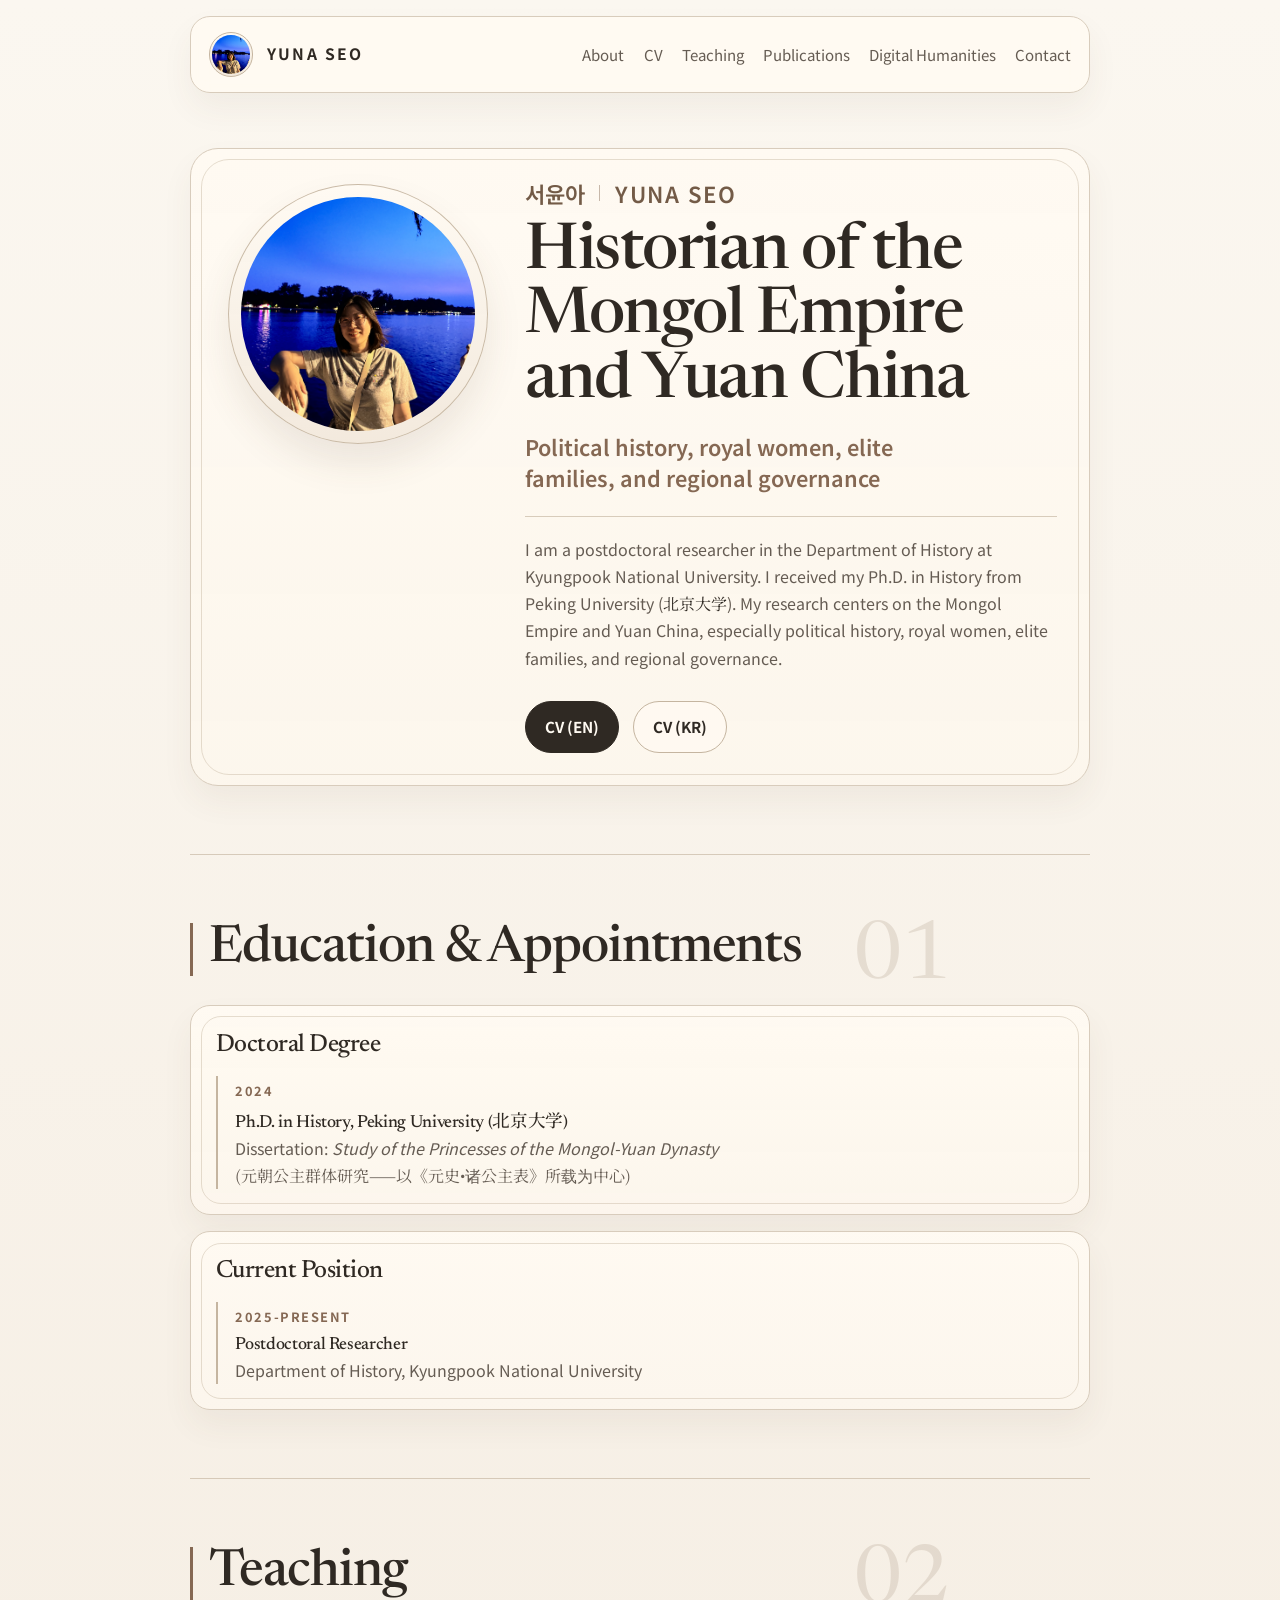
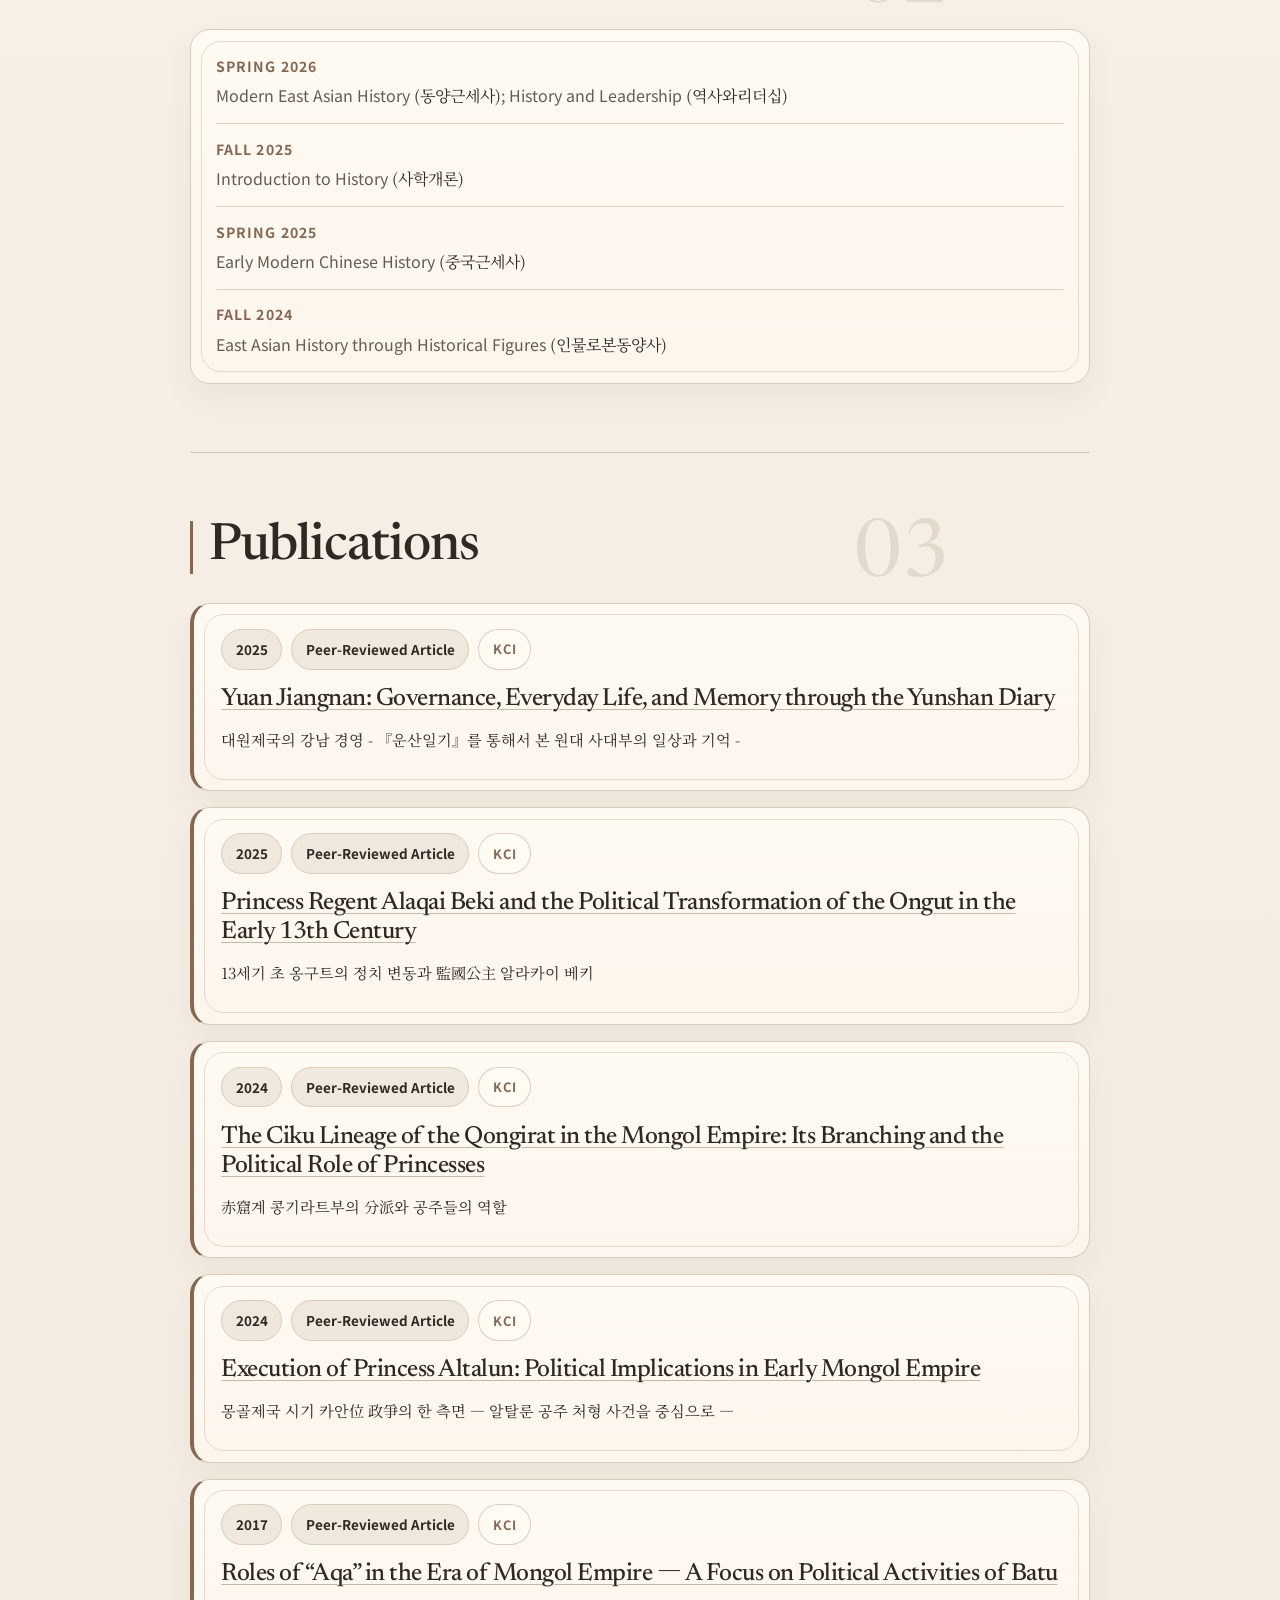
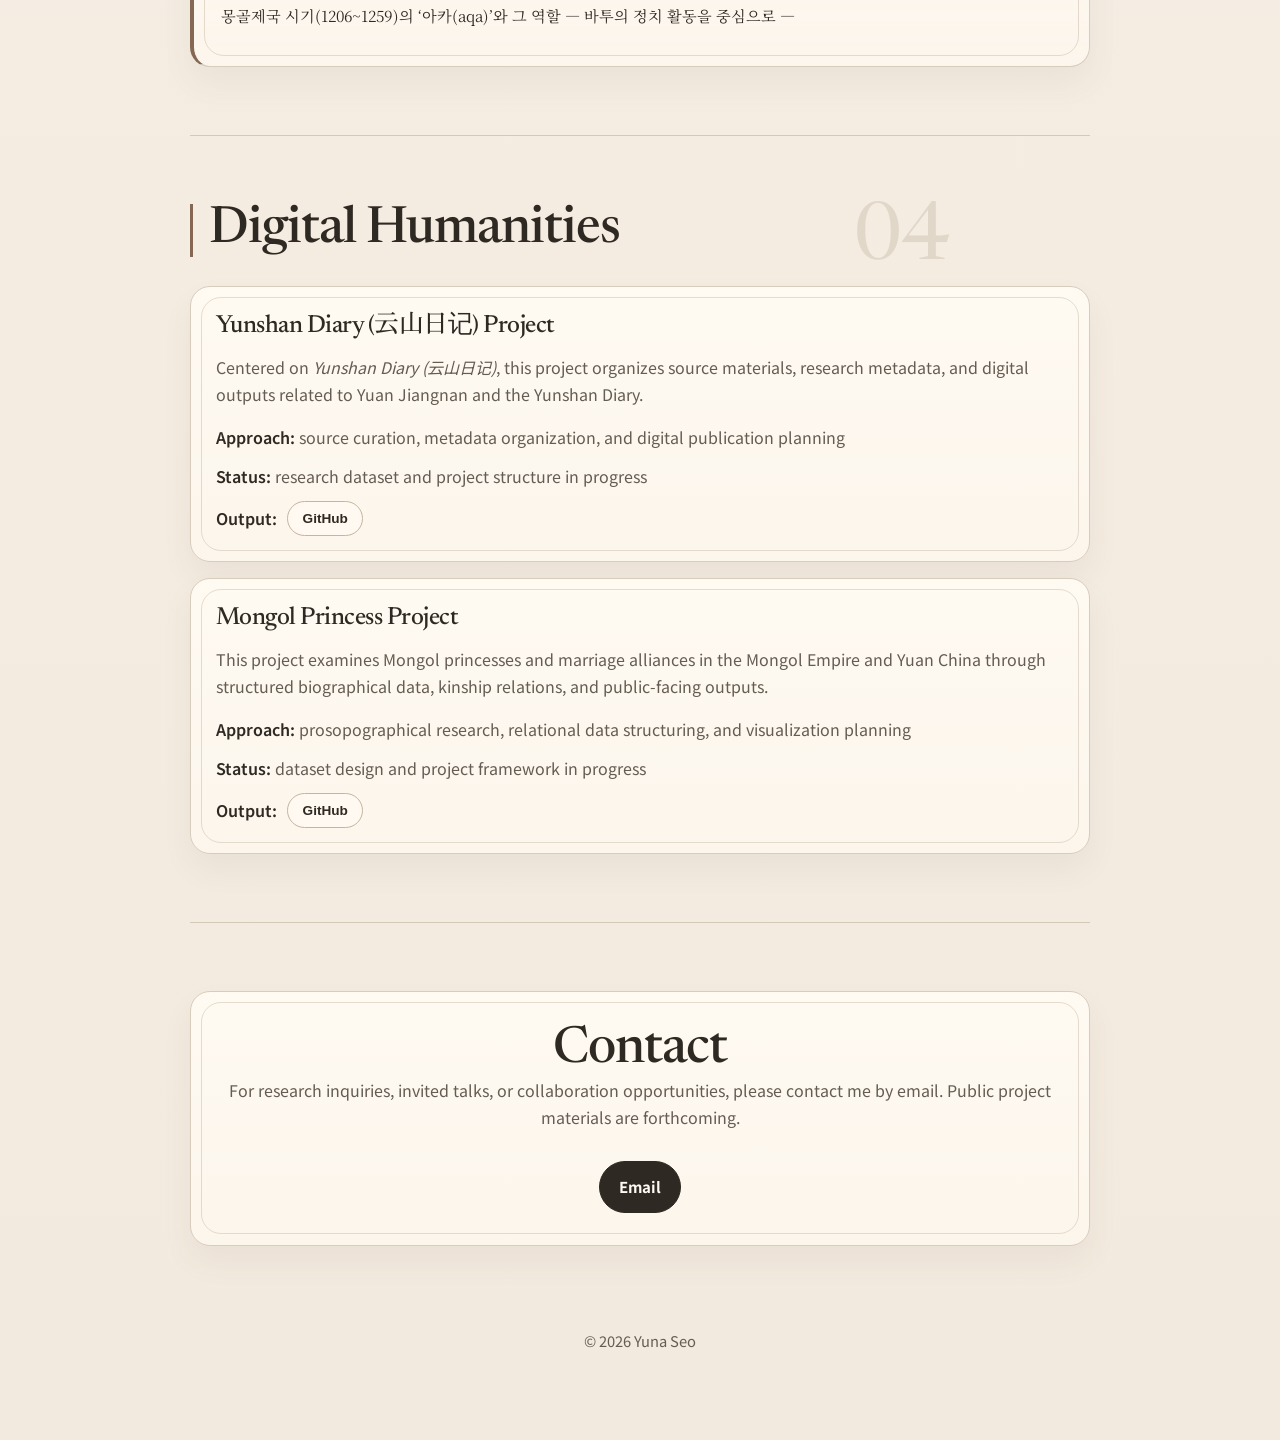
==== index.html @ a468fc29 "Add SEO metadata and discovery files" ====
<!doctype html>
<html lang="en">
  <head>
    <meta charset="UTF-8" />
    <meta name="viewport" content="width=device-width, initial-scale=1.0" />
    <title>Yuna Seo | Historian of the Mongol Empire and Yuan China</title>
    <meta
      name="description"
      content="Yuna Seo is a postdoctoral researcher in the Department of History at Kyungpook National University. Her research centers on the Mongol Empire and Yuan China, especially political history, royal women, elite families, and regional governance."
    />
    <meta name="author" content="Yuna Seo" />
    <meta name="robots" content="index,follow,max-image-preview:large" />
    <link rel="canonical" href="https://yunaseo.com/" />
    <meta
      property="og:title"
      content="Yuna Seo | Historian of the Mongol Empire and Yuan China"
    />
    <meta
      property="og:description"
      content="Yuna Seo is a postdoctoral researcher in the Department of History at Kyungpook National University. Her research centers on the Mongol Empire and Yuan China, especially political history, royal women, elite families, and regional governance."
    />
    <meta property="og:type" content="website" />
    <meta property="og:site_name" content="Yuna Seo" />
    <meta property="og:url" content="https://yunaseo.com/" />
    <meta property="og:image" content="https://yunaseo.com/profile.jpg" />
    <meta property="og:image:alt" content="Portrait of Yuna Seo" />
    <meta name="twitter:card" content="summary_large_image" />
    <meta
      name="twitter:title"
      content="Yuna Seo | Historian of the Mongol Empire and Yuan China"
    />
    <meta
      name="twitter:description"
      content="Yuna Seo is a postdoctoral researcher in the Department of History at Kyungpook National University. Her research centers on the Mongol Empire and Yuan China, especially political history, royal women, elite families, and regional governance."
    />
    <meta name="twitter:image" content="https://yunaseo.com/profile.jpg" />
    <link rel="preconnect" href="https://fonts.googleapis.com" />
    <link rel="preconnect" href="https://fonts.gstatic.com" crossorigin />
    <link
      href="https://fonts.googleapis.com/css2?family=Newsreader:opsz,wght@6..72,400;6..72,500;6..72,600;6..72,700&family=Noto+Sans+KR:wght@400;500;700&family=Noto+Sans+SC:wght@400;500;700&family=Noto+Serif+KR:wght@400;500;600;700&family=Noto+Serif+SC:wght@400;500;600;700&family=Source+Sans+3:wght@400;500;600;700&display=swap"
      rel="stylesheet"
    />
    <link rel="stylesheet" href="styles.css" />
    <script type="application/ld+json">
      {
        "@context": "https://schema.org",
        "@type": "ProfilePage",
        "@id": "https://yunaseo.com/#profile-page",
        "url": "https://yunaseo.com/",
        "name": "Yuna Seo",
        "description": "Academic profile of Yuna Seo, historian of the Mongol Empire and Yuan China.",
        "dateModified": "2026-03-17",
        "mainEntity": {
          "@type": "Person",
          "@id": "https://yunaseo.com/#person",
          "name": "Yuna Seo",
          "alternateName": ["서윤아"],
          "url": "https://yunaseo.com/",
          "image": "https://yunaseo.com/profile.jpg",
          "jobTitle": "Postdoctoral Researcher",
          "affiliation": {
            "@type": "CollegeOrUniversity",
            "name": "Kyungpook National University"
          },
          "memberOf": {
            "@type": "Organization",
            "name": "Department of History, Kyungpook National University"
          },
          "alumniOf": {
            "@type": "CollegeOrUniversity",
            "name": "Peking University",
            "alternateName": "北京大学"
          },
          "knowsAbout": [
            "Mongol Empire",
            "Yuan China",
            "political history",
            "royal women",
            "elite families",
            "regional governance"
          ],
          "description": "Researcher of the Mongol Empire and Yuan China, especially political history, royal women, elite families, and regional governance."
        }
      }
    </script>
  </head>
  <body>
    <div class="page">
      <header class="site-header">
        <a class="brand" href="#top" aria-label="Yuna Seo home">
          <span class="brand-photo-frame" aria-hidden="true">
            <img
              class="brand-photo"
              src="profile.jpg"
              alt=""
            />
          </span>
          <span class="brand-name">YUNA SEO</span>
        </a>

        <button
          class="nav-toggle"
          type="button"
          aria-expanded="false"
          aria-controls="site-nav"
          aria-label="Toggle navigation"
        >
          <span></span>
          <span></span>
        </button>

        <nav id="site-nav" class="site-nav">
          <a href="#about">About</a>
          <a href="#cv">CV</a>
          <a href="#teaching">Teaching</a>
          <a href="#publications">Publications</a>
          <a href="#projects">Digital Humanities</a>
          <a href="#contact">Contact</a>
        </nav>
      </header>

      <main id="top">
        <section id="about" class="section hero">
          <article class="hero-main hero-profile-card">
            <div class="hero-photo-column">
              <div class="profile-photo-frame">
                <img
                  class="profile-photo"
                  src="profile.jpg"
                  alt="Portrait of Yuna Seo"
                />
              </div>
            </div>

            <div class="hero-copy">
              <p class="hero-name-line">
                <span class="hero-name-text hero-name-korean" lang="ko"
                  >&#49436;&#50980;&#50500;</span
                >
                <span class="hero-name-divider" aria-hidden="true"></span>
                <span class="hero-name-text hero-name-english">YUNA SEO</span>
              </p>
              <h1>Historian of the Mongol Empire and Yuan China</h1>
              <p class="hero-subtitle">
                Political history, royal women, elite families, and regional
                governance
              </p>

              <div class="hero-summary">
                <p>
                  I am a postdoctoral researcher in the Department of History
                  at Kyungpook National University. I received my Ph.D. in
                  History from Peking University
                  (<span class="inline-original-title"
                    >&#21271;&#20140;&#22823;&#23398;</span
                  >). My research centers on the Mongol Empire and Yuan China,
                  especially political history, royal women, elite families,
                  and regional governance.
                </p>
              </div>

              <div class="hero-actions">
                <a
                  class="button button-primary"
                  href="SEO_YUNA_CV(EN).pdf"
                  target="_blank"
                  rel="noreferrer"
                >
                  CV (EN)
                </a>
                <a
                  class="button button-secondary"
                  href="SEO_YUNA_CV(KR).pdf"
                  target="_blank"
                  rel="noreferrer"
                >
                  CV (KR)
                </a>
              </div>
            </div>
          </article>
        </section>

        <section id="cv" class="section">
          <div class="section-heading">
            <h2>Education &amp; Appointments</h2>
          </div>

          <div class="two-column-grid">
            <article class="content-card">
              <h3>Doctoral Degree</h3>
              <div class="timeline">
                <div class="timeline-item">
                  <span class="timeline-label">2024</span>
                  <h4>
                    Ph.D. in History, Peking University
                    (<span class="inline-original-title"
                      >&#21271;&#20140;&#22823;&#23398;</span
                    >)
                  </h4>
                  <p>
                    Dissertation:
                    <em>Study of the Princesses of the Mongol-Yuan Dynasty</em>
                  </p>
                  <p class="original-title">
                    (&#20803;&#26397;&#20844;&#20027;&#32676;&#20307;&#30740;&#31350;&#8212;&#8212;&#20197;&#12298;&#20803;&#21490;&#8226;&#35832;&#20844;&#20027;&#34920;&#12299;&#25152;&#36733;&#20026;&#20013;&#24515;)
                  </p>
                </div>
              </div>
            </article>

            <article class="content-card">
              <h3>Current Position</h3>
              <div class="timeline">
                <div class="timeline-item">
                  <span class="timeline-label">2025-Present</span>
                  <h4>Postdoctoral Researcher</h4>
                  <p>Department of History, Kyungpook National University</p>
                </div>
              </div>
            </article>
          </div>
        </section>

        <section id="teaching" class="section">
          <div class="section-heading">
            <h2>Teaching</h2>
          </div>

          <article class="content-card">
            <ul class="detail-list teaching-list">
              <li>
                <span class="teaching-term">Spring 2026</span>
                <span class="teaching-entry"
                  >Modern East Asian History
                  <span class="inline-original-title"
                    >(&#46041;&#50577;&#44540;&#49464;&#49324;)</span
                  >; History and Leadership
                  <span class="inline-original-title"
                    >(&#50669;&#49324;&#50752;&#47532;&#45908;&#49901;)</span
                  ></span
                >
              </li>
              <li>
                <span class="teaching-term">Fall 2025</span>
                <span class="teaching-entry"
                  >Introduction to History
                  <span class="inline-original-title"
                    >(&#49324;&#54617;&#44060;&#47200;)</span
                  ></span
                >
              </li>
              <li>
                <span class="teaching-term">Spring 2025</span>
                <span class="teaching-entry"
                  >Early Modern Chinese History
                  <span class="inline-original-title"
                    >(&#51473;&#44397;&#44540;&#49464;&#49324;)</span
                  ></span
                >
              </li>
              <li>
                <span class="teaching-term">Fall 2024</span>
                <span class="teaching-entry"
                  >East Asian History through Historical Figures
                  <span class="inline-original-title"
                    >(&#51064;&#47932;&#47196;&#48376;&#46041;&#50577;&#49324;)</span
                  ></span
                >
              </li>
            </ul>
          </article>
        </section>

        <section id="publications" class="section">
          <div class="section-heading">
            <h2>Publications</h2>
          </div>

          <div class="publication-layout">
            <ol class="publication-list">
              <li class="publication-item">
                <div class="publication-top">
                  <span class="publication-year">2025</span>
                  <span class="publication-type">Peer-Reviewed Article</span>
                  <span class="publication-source">KCI</span>
                </div>
                <h3>
                  <a
                    class="publication-title-link"
                    href="https://www.kci.go.kr/kciportal/ci/sereArticleSearch/ciSereArtiView.kci?sereArticleSearchBean.artiId=ART003243885"
                    target="_blank"
                    rel="noreferrer"
                  >
                    Yuan Jiangnan: Governance, Everyday Life, and Memory through
                    the Yunshan Diary
                  </a>
                </h3>
                <p class="original-title">
                  &#45824;&#50896;&#51228;&#44397;&#51032; &#44053;&#45224;
                  &#44221;&#50689; - &#12302;&#50868;&#49328;&#51068;&#44592;&#12303;&#47484;
                  &#53685;&#54644;&#49436; &#48376; &#50896;&#45824;
                  &#49324;&#45824;&#48512;&#51032; &#51068;&#49345;&#44284;
                  &#44592;&#50613; -
                </p>
              </li>

              <li class="publication-item">
                <div class="publication-top">
                  <span class="publication-year">2025</span>
                  <span class="publication-type">Peer-Reviewed Article</span>
                  <span class="publication-source">KCI</span>
                </div>
                <h3>
                  <a
                    class="publication-title-link"
                    href="https://www.kci.go.kr/kciportal/ci/sereArticleSearch/ciSereArtiView.kci?sereArticleSearchBean.artiId=ART003199250"
                    target="_blank"
                    rel="noreferrer"
                  >
                    Princess Regent Alaqai Beki and the Political Transformation
                    of the Ongut in the Early 13th Century
                  </a>
                </h3>
                <p class="original-title">
                  13&#49464;&#44592; &#52488; &#50745;&#44396;&#53944;&#51032;
                  &#51221;&#52824; &#48320;&#46041;&#44284; &#30435;&#22283;&#20844;&#20027;
                  &#50508;&#46972;&#52852;&#51060; &#48288;&#53412;
                </p>
              </li>

              <li class="publication-item">
                <div class="publication-top">
                  <span class="publication-year">2024</span>
                  <span class="publication-type">Peer-Reviewed Article</span>
                  <span class="publication-source">KCI</span>
                </div>
                <h3>
                  <a
                    class="publication-title-link"
                    href="https://www.kci.go.kr/kciportal/ci/sereArticleSearch/ciSereArtiView.kci?sereArticleSearchBean.artiId=ART003133486"
                    target="_blank"
                    rel="noreferrer"
                  >
                    The Ciku Lineage of the Qongirat in the Mongol Empire: Its
                    Branching and the Political Role of Princesses
                  </a>
                </h3>
                <p class="original-title">
                  &#36196;&#31391;&#44228; &#53097;&#44592;&#46972;&#53944;&#48512;&#51032;
                  &#20998;&#27966;&#50752; &#44277;&#51452;&#46308;&#51032;
                  &#50669;&#54624;
                </p>
              </li>

              <li class="publication-item">
                <div class="publication-top">
                  <span class="publication-year">2024</span>
                  <span class="publication-type">Peer-Reviewed Article</span>
                  <span class="publication-source">KCI</span>
                </div>
                <h3>
                  <a
                    class="publication-title-link"
                    href="https://www.kci.go.kr/kciportal/ci/sereArticleSearch/ciSereArtiView.kci?sereArticleSearchBean.artiId=ART003128824"
                    target="_blank"
                    rel="noreferrer"
                  >
                    Execution of Princess Altalun: Political Implications in
                    Early Mongol Empire
                  </a>
                </h3>
                <p class="original-title">
                  &#47805;&#44264;&#51228;&#44397; &#49884;&#44592;
                  &#52852;&#50504;&#20301; &#25919;&#29229;&#51032; &#54620;
                  &#52769;&#47732; &#8213; &#50508;&#53448;&#47340;
                  &#44277;&#51452; &#52376;&#54805; &#49324;&#44148;&#51012;
                  &#51473;&#49900;&#51004;&#47196; &#8213;
                </p>
              </li>

              <li class="publication-item">
                <div class="publication-top">
                  <span class="publication-year">2017</span>
                  <span class="publication-type">Peer-Reviewed Article</span>
                  <span class="publication-source">KCI</span>
                </div>
                <h3>
                  <a
                    class="publication-title-link"
                    href="https://doi.org/10.29174/cas.2017.22.1.002"
                    target="_blank"
                    rel="noreferrer"
                  >
                    Roles of &ldquo;Aqa&rdquo; in the Era of Mongol Empire
                    &#8213; A Focus on Political Activities of Batu
                  </a>
                </h3>
                <p class="original-title">
                  &#47805;&#44264;&#51228;&#44397; &#49884;&#44592;(1206~1259)&#51032;
                  &#8216;&#50500;&#52852;(aqa)&#8217;&#50752; &#44536;
                  &#50669;&#54624; &#8213; &#48148;&#53804;&#51032;
                  &#51221;&#52824; &#54876;&#46041;&#51012;
                  &#51473;&#49900;&#51004;&#47196; &#8213;
                </p>
              </li>
            </ol>
          </div>
        </section>

        <section id="projects" class="section">
          <div class="section-heading">
            <h2>Digital Humanities</h2>
          </div>

          <div class="projects-grid">
            <article class="content-card">
              <h3>
                Yunshan Diary (&#20113;&#23665;&#26085;&#35760;) Project
              </h3>
              <p>
                Centered on
                <em>Yunshan Diary (&#20113;&#23665;&#26085;&#35760;)</em>, this
                project organizes source materials, research metadata, and
                digital outputs related to Yuan Jiangnan and the Yunshan Diary.
              </p>
              <ul class="plain-list project-meta">
                <li>
                  <strong>Approach:</strong> source curation, metadata
                  organization, and digital publication planning
                </li>
                <li>
                  <strong>Status:</strong> research dataset and project
                  structure in progress
                </li>
                <li class="project-output">
                  <strong>Output:</strong>
                  <button
                    class="button button-secondary coming-soon-button"
                    type="button"
                    data-coming-soon-button
                  >
                    GitHub
                  </button>
                  <span class="coming-soon-note" aria-live="polite"></span>
                </li>
              </ul>
            </article>

            <article class="content-card">
              <h3>Mongol Princess Project</h3>
              <p>
                This project examines Mongol princesses and marriage alliances
                in the Mongol Empire and Yuan China through structured
                biographical data, kinship relations, and public-facing
                outputs.
              </p>
              <ul class="plain-list project-meta">
                <li>
                  <strong>Approach:</strong> prosopographical research,
                  relational data structuring, and visualization planning
                </li>
                <li>
                  <strong>Status:</strong> dataset design and project framework
                  in progress
                </li>
                <li class="project-output">
                  <strong>Output:</strong>
                  <button
                    class="button button-secondary coming-soon-button"
                    type="button"
                    data-coming-soon-button
                  >
                    GitHub
                  </button>
                  <span class="coming-soon-note" aria-live="polite"></span>
                </li>
              </ul>
            </article>
          </div>
        </section>

        <section id="contact" class="section">
          <div class="contact-card">
            <h2>Contact</h2>
            <p>
              For research inquiries, invited talks, or collaboration
              opportunities, please contact me by email. Public project
              materials are forthcoming.
            </p>
            <div class="contact-links">
              <a class="button button-primary" href="mailto:syuna1015@naver.com">
                Email
              </a>
            </div>
          </div>
        </section>
      </main>

      <footer class="site-footer">
        <p>&copy; <span id="year"></span> Yuna Seo</p>
      </footer>
    </div>

    <script src="script.js"></script>
  </body>
</html>
---- styles.css ----
:root {
  --bg: #f6efe5;
  --bg-soft: #fbf6ef;
  --panel: #fffaf2;
  --panel-strong: #f2e8db;
  --line: #d8ccbc;
  --line-strong: #c5b5a0;
  --ink: #2f2923;
  --muted: #655c53;
  --accent: #856853;
  --accent-soft: rgba(133, 104, 83, 0.12);
  --shadow: 0 16px 32px rgba(84, 66, 50, 0.06);
  --radius-lg: 28px;
  --radius-md: 20px;
  --max-width: 900px;
}

*,
*::before,
*::after {
  box-sizing: border-box;
}

html {
  scroll-behavior: smooth;
}

body {
  margin: 0;
  min-width: 320px;
  color: var(--ink);
  font-family: "Source Sans 3", "Noto Sans KR", "Noto Sans SC", sans-serif;
  line-height: 1.7;
  background:
    linear-gradient(180deg, #fbf7f0 0%, var(--bg) 36%, #f3eadf 100%),
    repeating-linear-gradient(
      90deg,
      transparent 0 95px,
      rgba(133, 104, 83, 0.028) 95px 96px
    );
}

a {
  color: inherit;
  text-decoration: none;
}

button,
a {
  -webkit-tap-highlight-color: transparent;
}

.page {
  width: min(calc(100% - 2rem), var(--max-width));
  margin: 0 auto;
  padding-bottom: 2rem;
}

.site-header {
  position: sticky;
  top: 1rem;
  z-index: 10;
  display: flex;
  align-items: center;
  justify-content: space-between;
  gap: 1rem;
  margin-top: 1rem;
  padding: 0.95rem 1.1rem;
  background: rgba(255, 250, 242, 0.94);
  border: 1px solid var(--line);
  border-radius: 20px;
  box-shadow: var(--shadow);
  backdrop-filter: blur(8px);
}

.brand {
  display: inline-flex;
  align-items: center;
  gap: 0.85rem;
  font-weight: 700;
  letter-spacing: 0.02em;
}

.brand-photo-frame {
  display: inline-flex;
  align-items: center;
  justify-content: center;
  width: 2.8rem;
  height: 2.8rem;
  padding: 0.14rem;
  border-radius: 50%;
  border: 1px solid var(--line-strong);
  background: linear-gradient(180deg, var(--panel), var(--panel-strong));
  overflow: hidden;
}

.brand-photo {
  width: 100%;
  height: 100%;
  border-radius: 50%;
  object-fit: cover;
  object-position: 50% 58%;
}

.brand-name {
  font-size: 0.98rem;
  font-weight: 700;
  letter-spacing: 0.14em;
}

.site-nav {
  display: inline-flex;
  align-items: center;
  gap: 1.2rem;
  color: var(--muted);
  font-size: 0.94rem;
}

.site-nav a {
  position: relative;
}

.site-nav a::after {
  content: "";
  position: absolute;
  left: 0;
  bottom: -0.28rem;
  width: 100%;
  height: 1px;
  background: currentColor;
  transform: scaleX(0);
  transform-origin: left;
  transition: transform 160ms ease;
}

.site-nav a:hover,
.site-nav a:focus-visible {
  color: var(--ink);
}

.site-nav a:hover::after,
.site-nav a:focus-visible::after {
  transform: scaleX(1);
}

.nav-toggle {
  position: relative;
  display: none;
  align-items: center;
  justify-content: center;
  width: 2.8rem;
  height: 2.8rem;
  border: 1px solid var(--line);
  border-radius: 50%;
  background: var(--panel);
  cursor: pointer;
}

.nav-toggle span {
  position: absolute;
  width: 1rem;
  height: 2px;
  background: var(--ink);
  border-radius: 999px;
  transition: transform 160ms ease;
}

.nav-toggle span:first-child {
  transform: translateY(-4px);
}

.nav-toggle span:last-child {
  transform: translateY(4px);
}

.nav-toggle[aria-expanded="true"] span:first-child {
  transform: rotate(45deg);
}

.nav-toggle[aria-expanded="true"] span:last-child {
  transform: rotate(-45deg);
}

main {
  counter-reset: section;
}

.section {
  position: relative;
  padding: 4.25rem 0;
}

.section + .section {
  border-top: 1px solid rgba(197, 181, 160, 0.65);
}

.hero {
  display: grid;
  gap: 1rem;
  padding-top: 3.4rem;
}

.hero-profile-card {
  display: grid;
  grid-template-columns: minmax(220px, 270px) minmax(0, 1fr);
  gap: 2rem;
  align-items: start;
}

.hero-photo-column {
  display: flex;
  justify-content: center;
  align-items: flex-start;
  padding-top: 0.2rem;
}

.profile-photo-frame {
  width: min(100%, 260px);
  aspect-ratio: 1;
  padding: 0.75rem;
  border-radius: 50%;
  border: 1px solid rgba(197, 181, 160, 0.9);
  background: linear-gradient(180deg, rgba(255, 250, 242, 0.96), rgba(242, 232, 219, 0.94));
  box-shadow: 0 20px 36px rgba(84, 66, 50, 0.1);
}

.profile-photo {
  display: block;
  width: 100%;
  height: 100%;
  border-radius: 50%;
  object-fit: cover;
  object-position: 50% 58%;
}

.hero-copy {
  min-width: 0;
}

.hero-main,
.info-card,
.content-card,
.publication-item,
.contact-card {
  position: relative;
  overflow: hidden;
  padding: 1.55rem;
  background: linear-gradient(180deg, rgba(255, 250, 242, 0.98), rgba(252, 246, 237, 0.96));
  border: 1px solid var(--line);
  border-radius: var(--radius-md);
  box-shadow: var(--shadow);
}

.hero-main {
  padding: 2rem;
  border-radius: var(--radius-lg);
}

.hero-main::before,
.info-card::before,
.content-card::before,
.publication-item::before,
.contact-card::before {
  content: "";
  position: absolute;
  inset: 0.65rem;
  border: 1px solid rgba(197, 181, 160, 0.45);
  border-radius: inherit;
  pointer-events: none;
}

.hero-side,
.publication-list,
.content-grid,
.two-column-grid,
.projects-grid,
.publication-layout {
  display: grid;
  gap: 1rem;
  grid-template-columns: 1fr;
}

.eyebrow {
  display: inline-flex;
  align-items: center;
  gap: 0.5rem;
  margin: 0 0 1rem;
  color: var(--accent);
  font-size: 0.78rem;
  font-weight: 700;
  letter-spacing: 0.18em;
  text-transform: uppercase;
}

.eyebrow::before {
  content: "";
  width: 1.8rem;
  height: 1px;
  background: currentColor;
}

.hero h1,
.section-heading h2,
.info-card h2,
.contact-card h2,
.content-card h3,
.publication-item h3,
.timeline-item h4 {
  margin: 0;
  font-family: "Newsreader", "Noto Serif KR", "Noto Serif SC", serif;
  font-weight: 500;
  letter-spacing: -0.02em;
}

.hero h1 {
  max-width: none;
  font-size: clamp(2.8rem, 5vw, 4.85rem);
  line-height: 1.01;
}

.hero-subtitle {
  max-width: 34ch;
  margin: 1rem 0 0;
  color: var(--accent);
  font-size: clamp(1.08rem, 2vw, 1.35rem);
  font-weight: 600;
  line-height: 1.45;
}

.hero-name-line {
  display: inline-flex;
  align-items: center;
  gap: 0.9rem;
  margin: 0 0 1rem;
  flex-wrap: nowrap;
}

.hero-name-text {
  color: #735b47;
  font-size: clamp(1.18rem, 1.8vw, 1.38rem);
  font-weight: 600;
  line-height: 1.1;
}

.hero-name-korean {
  font-family: "Noto Sans KR", "Source Sans 3", sans-serif;
  letter-spacing: 0;
}

.hero-name-english {
  font-family: "Source Sans 3", "Noto Sans KR", sans-serif;
  letter-spacing: 0.08em;
}

.hero-name-divider {
  width: 1px;
  height: 1rem;
  background: rgba(133, 104, 83, 0.45);
}

.section-heading {
  position: relative;
  max-width: 760px;
  margin-bottom: 1.8rem;
  padding-left: 1rem;
  border-left: 3px solid var(--accent);
}

.section-heading::after {
  counter-increment: section;
  content: counter(section, decimal-leading-zero);
  position: absolute;
  right: 0;
  top: -0.25rem;
  color: rgba(133, 104, 83, 0.16);
  font-family: "Newsreader", "Noto Serif KR", "Noto Serif SC", serif;
  font-size: clamp(3rem, 8vw, 5rem);
  line-height: 1;
}

.section-heading h2,
.contact-card h2 {
  font-size: clamp(2.2rem, 4vw, 3.55rem);
  line-height: 1.04;
}

.info-card h2 {
  font-size: 2rem;
  line-height: 1.08;
}

.content-card h3,
.publication-item h3 {
  margin-bottom: 0.8rem;
  font-size: 1.55rem;
  line-height: 1.18;
}

.timeline-item h4 {
  font-size: 1.1rem;
  line-height: 1.25;
}

.hero-text,
.section-intro,
.section-heading p,
.content-card p,
.info-card p,
.publication-meta,
.contact-card p,
.detail-list li,
.plain-list li,
.timeline-item p {
  margin: 0;
  color: var(--muted);
  font-size: 1rem;
}

.hero-text {
  max-width: 60ch;
  margin-top: 1.2rem;
}

.hero-summary {
  max-width: 60ch;
  margin-top: 1.4rem;
  padding-top: 1.2rem;
  border-top: 1px solid rgba(197, 181, 160, 0.65);
}

.hero-summary p {
  margin: 0;
  color: var(--muted);
  font-size: 1rem;
}

.section-intro {
  max-width: 64ch;
  margin: 0 0 1.5rem;
}

.hero-actions {
  display: flex;
  flex-wrap: wrap;
  gap: 0.85rem;
  margin-top: 1.85rem;
}

.button {
  display: inline-flex;
  align-items: center;
  justify-content: center;
  min-height: 3rem;
  padding: 0.75rem 1.2rem;
  border-radius: 999px;
  border: 1px solid var(--line-strong);
  font-size: 0.94rem;
  font-weight: 700;
  transition:
    background-color 160ms ease,
    color 160ms ease,
    border-color 160ms ease;
}

.button-primary {
  background: var(--ink);
  border-color: var(--ink);
  color: #fffaf2;
}

.button-primary:hover,
.button-primary:focus-visible {
  background: #443b33;
  border-color: #443b33;
}

.button-secondary {
  background: rgba(255, 250, 242, 0.9);
  color: var(--ink);
}

.button-secondary:hover,
.button-secondary:focus-visible {
  background: var(--panel-strong);
}

.card-label {
  display: inline-flex;
  align-items: center;
  gap: 0.45rem;
  margin: 0 0 0.85rem;
  color: var(--accent);
  font-size: 0.78rem;
  font-weight: 700;
  letter-spacing: 0.14em;
  text-transform: uppercase;
}

.card-label::before {
  content: "";
  width: 0.55rem;
  height: 0.55rem;
  border-radius: 50%;
  background: var(--accent);
}

.plain-list,
.detail-list,
.publication-list {
  margin: 0;
  padding: 0;
  list-style: none;
}

.plain-list {
  display: grid;
  gap: 0.55rem;
}

.detail-list {
  display: grid;
  gap: 0.85rem;
}

.detail-list li {
  padding-bottom: 0.85rem;
  border-bottom: 1px solid rgba(216, 204, 188, 0.9);
}

.teaching-list li {
  display: grid;
  gap: 0.22rem;
}

.teaching-term {
  color: var(--accent);
  font-size: 0.88rem;
  font-weight: 700;
  letter-spacing: 0.08em;
  text-transform: uppercase;
}

.teaching-entry {
  color: var(--muted);
}

.detail-list li:last-child {
  padding-bottom: 0;
  border-bottom: 0;
}

.timeline {
  display: grid;
  gap: 1rem;
  margin-top: 1rem;
}

.timeline-item {
  position: relative;
  padding-left: 1.1rem;
  border-left: 2px solid var(--line-strong);
}

.timeline-label {
  display: inline-block;
  margin-bottom: 0.45rem;
  color: var(--accent);
  font-size: 0.8rem;
  font-weight: 700;
  letter-spacing: 0.12em;
  text-transform: uppercase;
}

.publication-layout {
  align-items: start;
}

.publication-list {
  display: grid;
  gap: 1rem;
}

.publication-item {
  padding-left: 1.7rem;
  border-left: 4px solid var(--accent);
}

.publication-top {
  display: flex;
  flex-wrap: wrap;
  gap: 0.55rem;
  margin-bottom: 0.95rem;
}

.publication-year,
.publication-type {
  display: inline-flex;
  align-items: center;
  justify-content: center;
  padding: 0.5rem 0.85rem;
  border-radius: 999px;
  border: 1px solid var(--line);
  background: var(--accent-soft);
  font-size: 0.84rem;
  font-weight: 700;
}

.publication-source {
  display: inline-flex;
  align-items: center;
  justify-content: center;
  padding: 0.5rem 0.85rem;
  border-radius: 999px;
  border: 1px solid rgba(133, 104, 83, 0.3);
  background: rgba(255, 250, 242, 0.92);
  color: var(--accent);
  font-size: 0.8rem;
  font-weight: 700;
  letter-spacing: 0.08em;
}

.publication-title-link {
  color: inherit;
  text-decoration: underline;
  text-decoration-color: rgba(133, 104, 83, 0.45);
  text-decoration-thickness: 1px;
  text-underline-offset: 0.16em;
  transition:
    color 160ms ease,
    text-decoration-color 160ms ease;
}

.publication-title-link:hover,
.publication-title-link:focus-visible {
  color: var(--accent);
  text-decoration-color: currentColor;
}

.publication-meta {
  margin-top: 0.5rem;
}

.original-title {
  margin: 0.15rem 0 0.8rem;
  color: var(--ink);
  font-family: "Noto Serif KR", "Noto Serif SC", "Newsreader", serif;
  font-size: 0.95rem;
}

.inline-original-title {
  color: var(--ink);
  font-family: "Noto Serif KR", "Noto Serif SC", "Newsreader", serif;
}

.inline-button {
  margin-top: 1rem;
}

.project-meta {
  margin-top: 1rem;
  gap: 0.7rem;
}

.project-meta li {
  color: var(--muted);
}

.project-meta strong {
  color: var(--ink);
  font-weight: 600;
}

.project-output {
  display: flex;
  flex-wrap: wrap;
  align-items: center;
  gap: 0.65rem;
}

.coming-soon-button {
  min-height: 2.2rem;
  padding: 0.45rem 0.9rem;
  font-size: 0.85rem;
}

.coming-soon-note {
  color: var(--accent);
  font-size: 0.88rem;
  opacity: 0;
  transform: translateY(2px);
  transition:
    opacity 160ms ease,
    transform 160ms ease;
}

.coming-soon-note.is-visible {
  opacity: 1;
  transform: translateY(0);
}

.publication-note p {
  max-width: 58ch;
}

.contact-card {
  padding: 2rem;
  text-align: center;
}

.contact-links {
  display: flex;
  flex-wrap: wrap;
  gap: 0.85rem;
  justify-content: center;
  margin-top: 1.85rem;
}

.site-footer {
  display: flex;
  justify-content: center;
  align-items: center;
  gap: 1rem;
  padding: 0 0 2.5rem;
  color: var(--muted);
  font-size: 0.92rem;
  text-align: center;
}

:focus-visible {
  outline: 2px solid rgba(133, 104, 83, 0.45);
  outline-offset: 4px;
}

@media (max-width: 720px) {
  .page {
    width: min(calc(100% - 1rem), var(--max-width));
  }

  .site-header {
    align-items: flex-start;
    flex-wrap: wrap;
    border-radius: 18px;
  }

  .nav-toggle {
    position: absolute;
    top: 0.8rem;
    right: 0.8rem;
    display: inline-flex;
  }

  .site-nav {
    display: none;
    width: 100%;
    flex-direction: column;
    align-items: flex-start;
    gap: 0.9rem;
    padding-top: 0.8rem;
  }

  .site-nav.is-open {
    display: flex;
  }

  .section {
    padding: 3.4rem 0;
  }

  .hero-profile-card {
    grid-template-columns: 1fr;
    gap: 1.5rem;
  }

  .hero-photo-column {
    justify-content: center;
  }

  .profile-photo-frame {
    width: min(15.5rem, 72vw);
  }

  .section-heading::after {
    position: static;
    display: block;
    margin-top: 0.5rem;
    font-size: 2.4rem;
  }

  .site-footer {
    flex-direction: column;
    justify-content: center;
  }
}
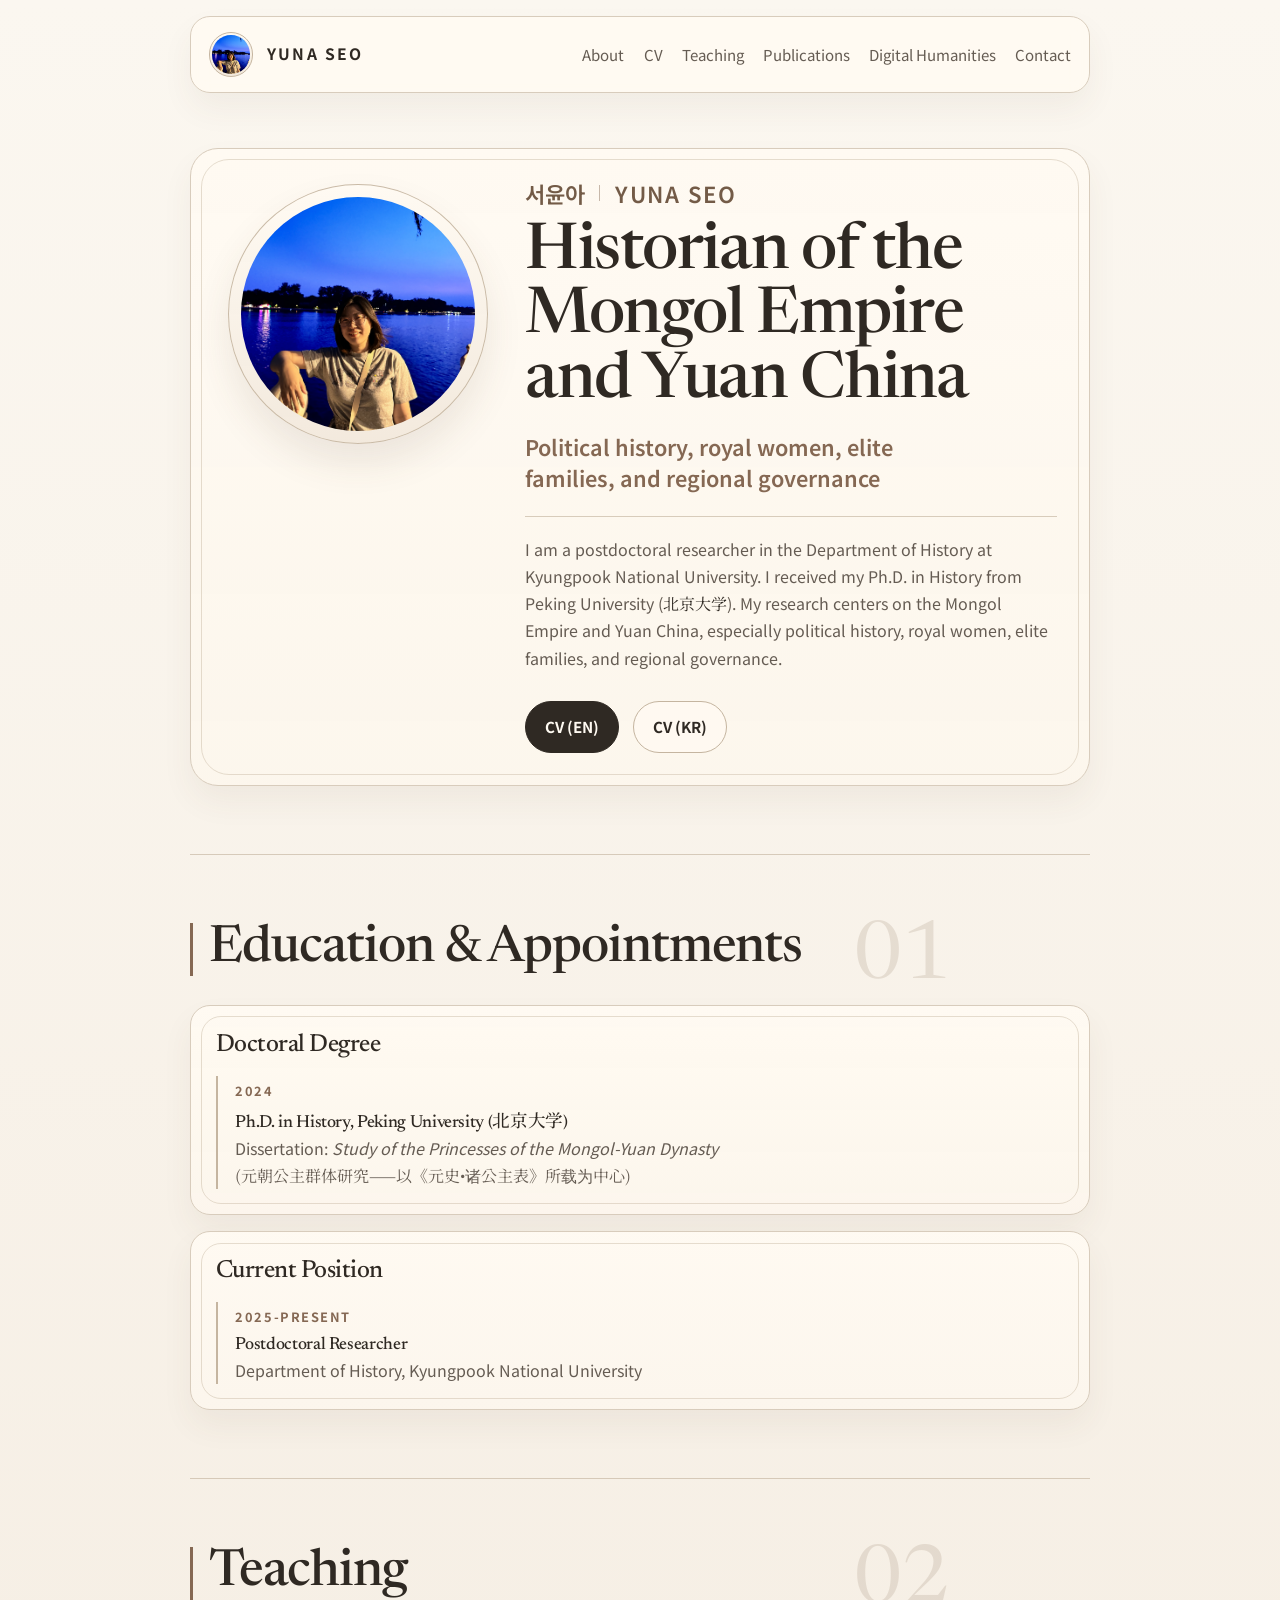
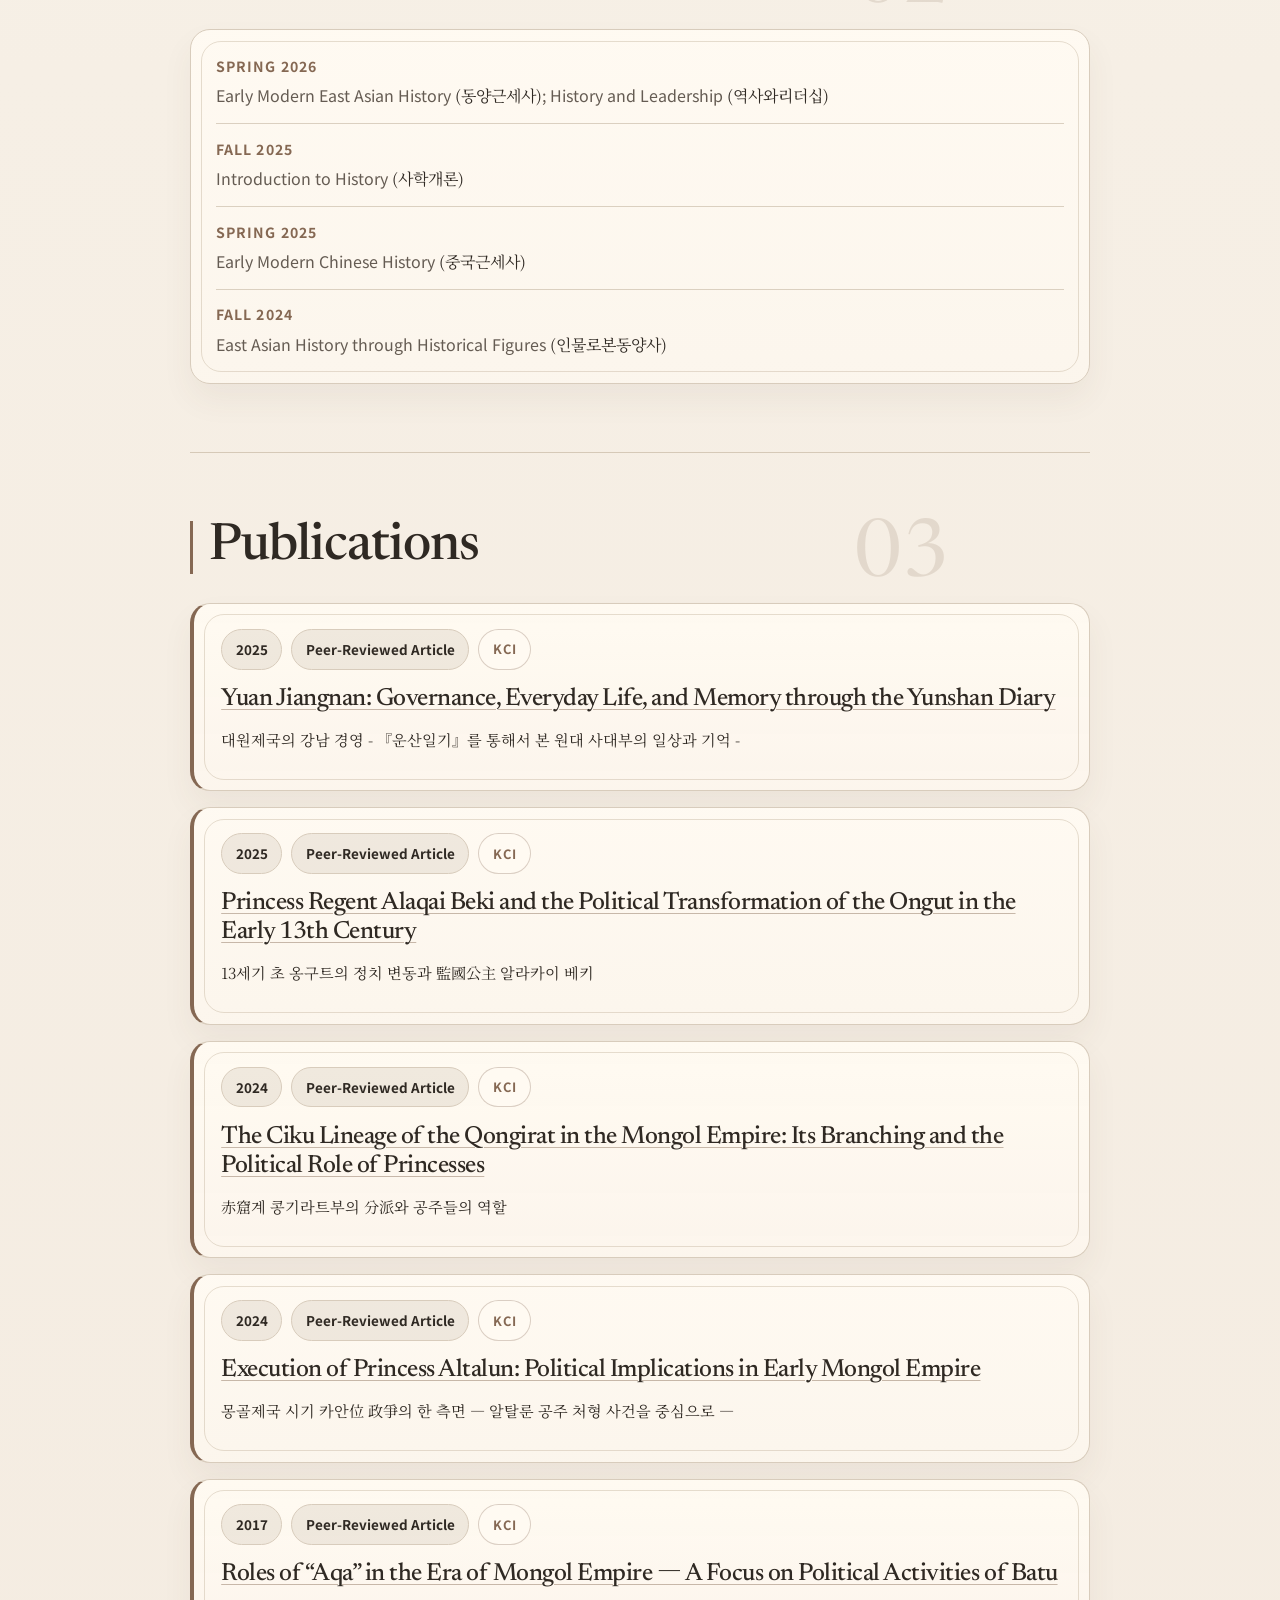
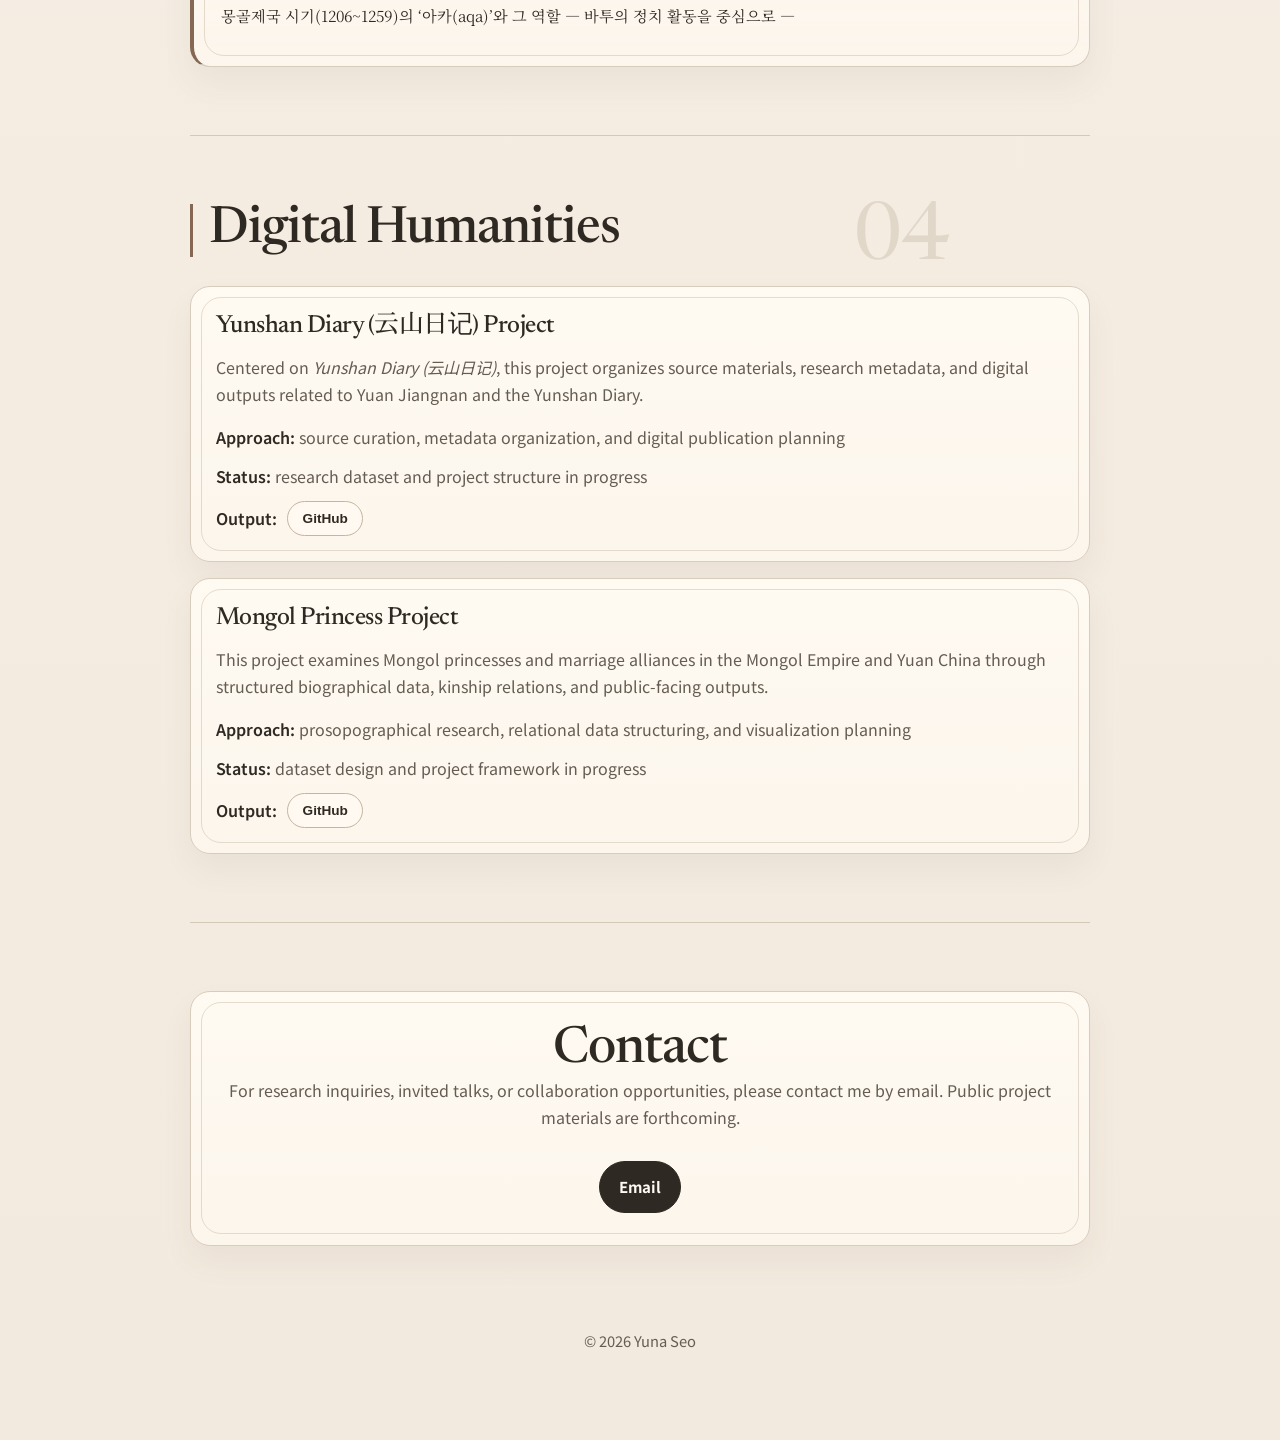
==== commit 05fd5bd4: "Restore Early in teaching title" ====
--- a/index.html
+++ b/index.html
@@ -232,7 +232,7 @@
               <li>
                 <span class="teaching-term">Spring 2026</span>
                 <span class="teaching-entry"
-                  >Modern East Asian History
+                  >Early Modern East Asian History
                   <span class="inline-original-title"
                     >(&#46041;&#50577;&#44540;&#49464;&#49324;)</span
                   >; History and Leadership
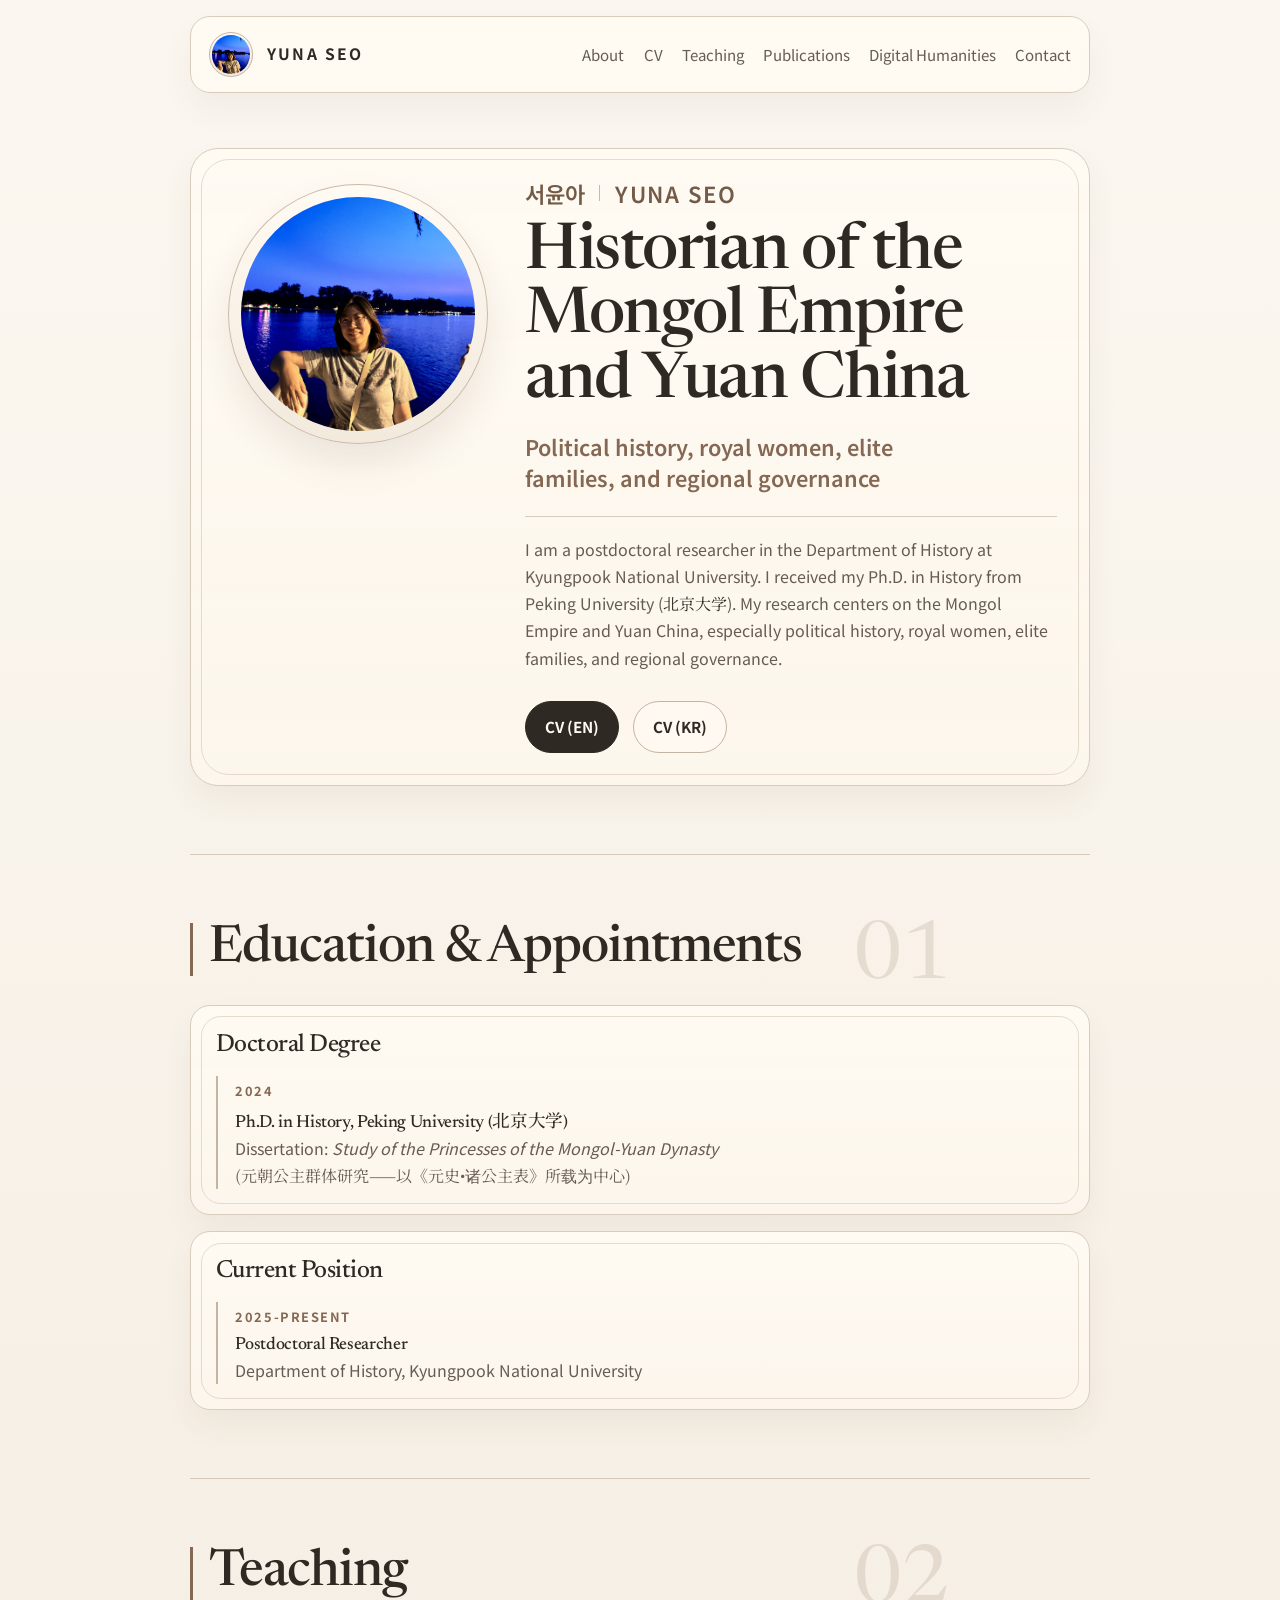
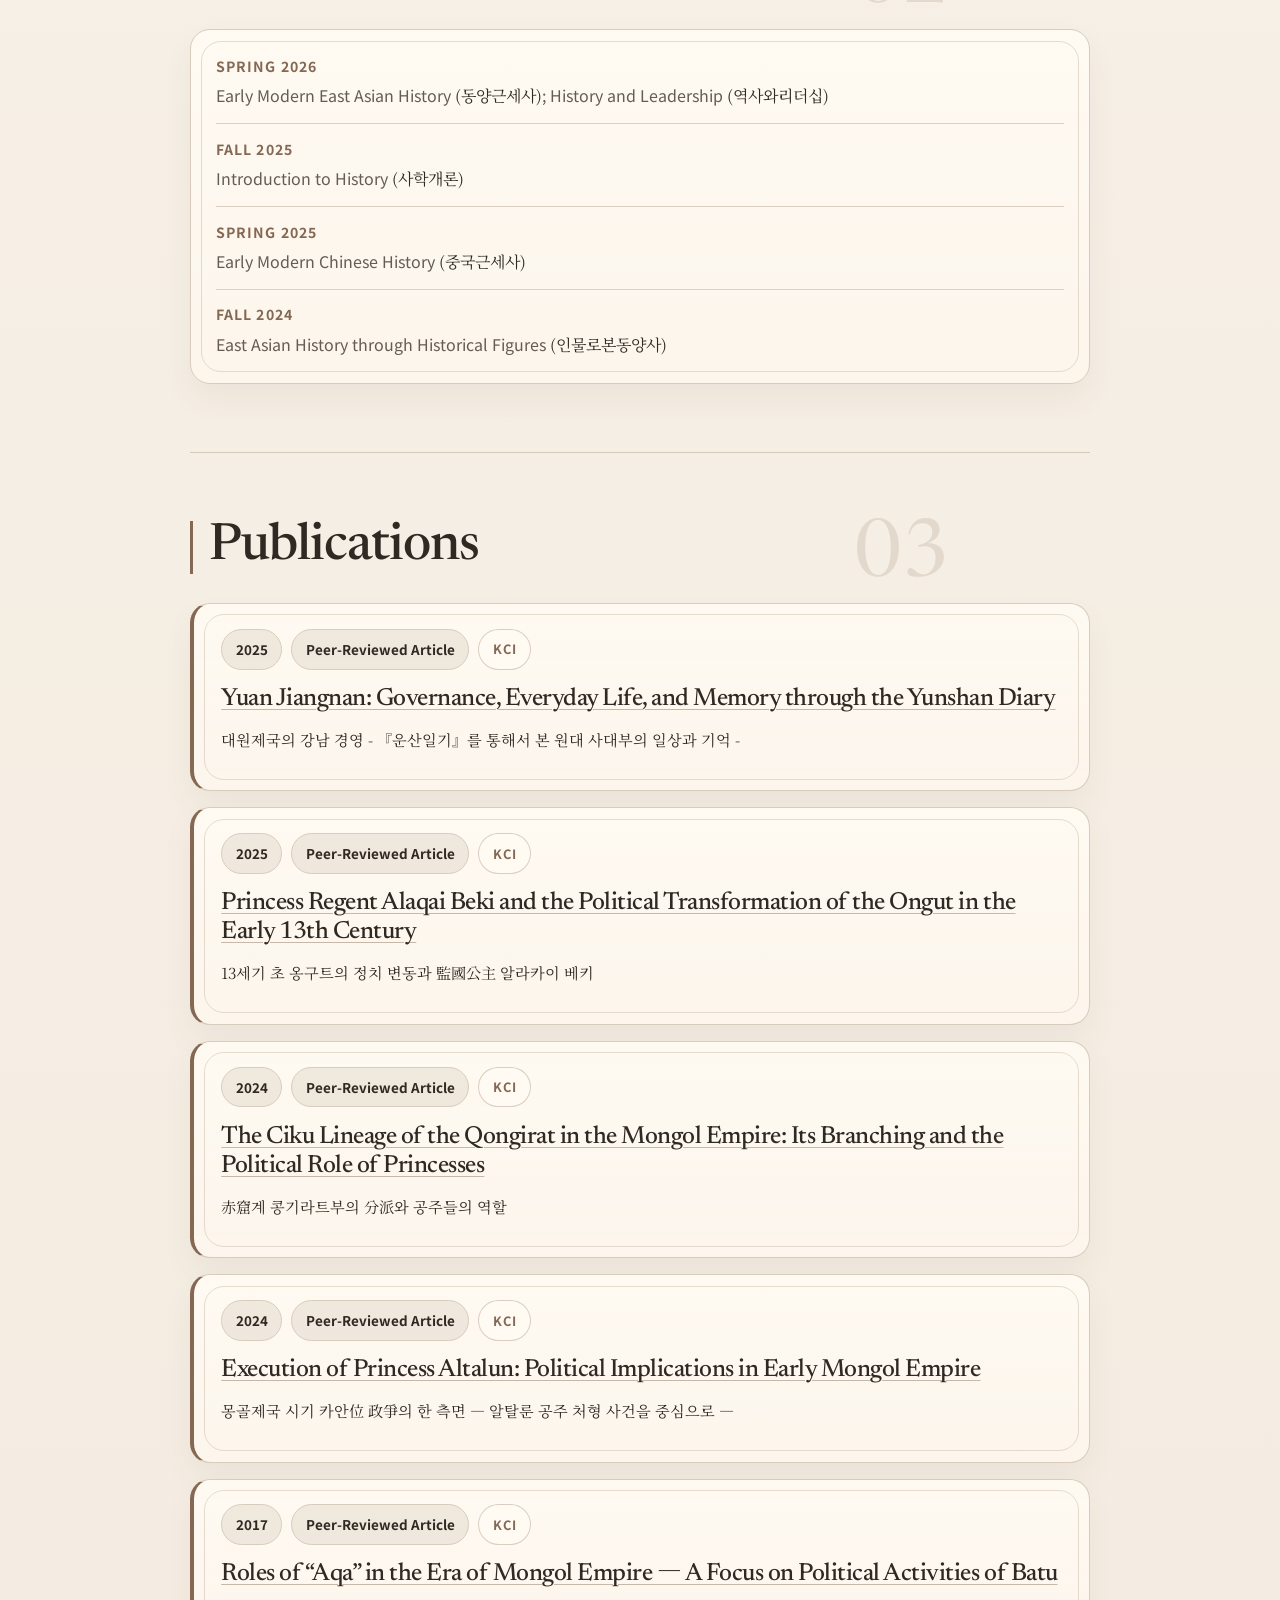
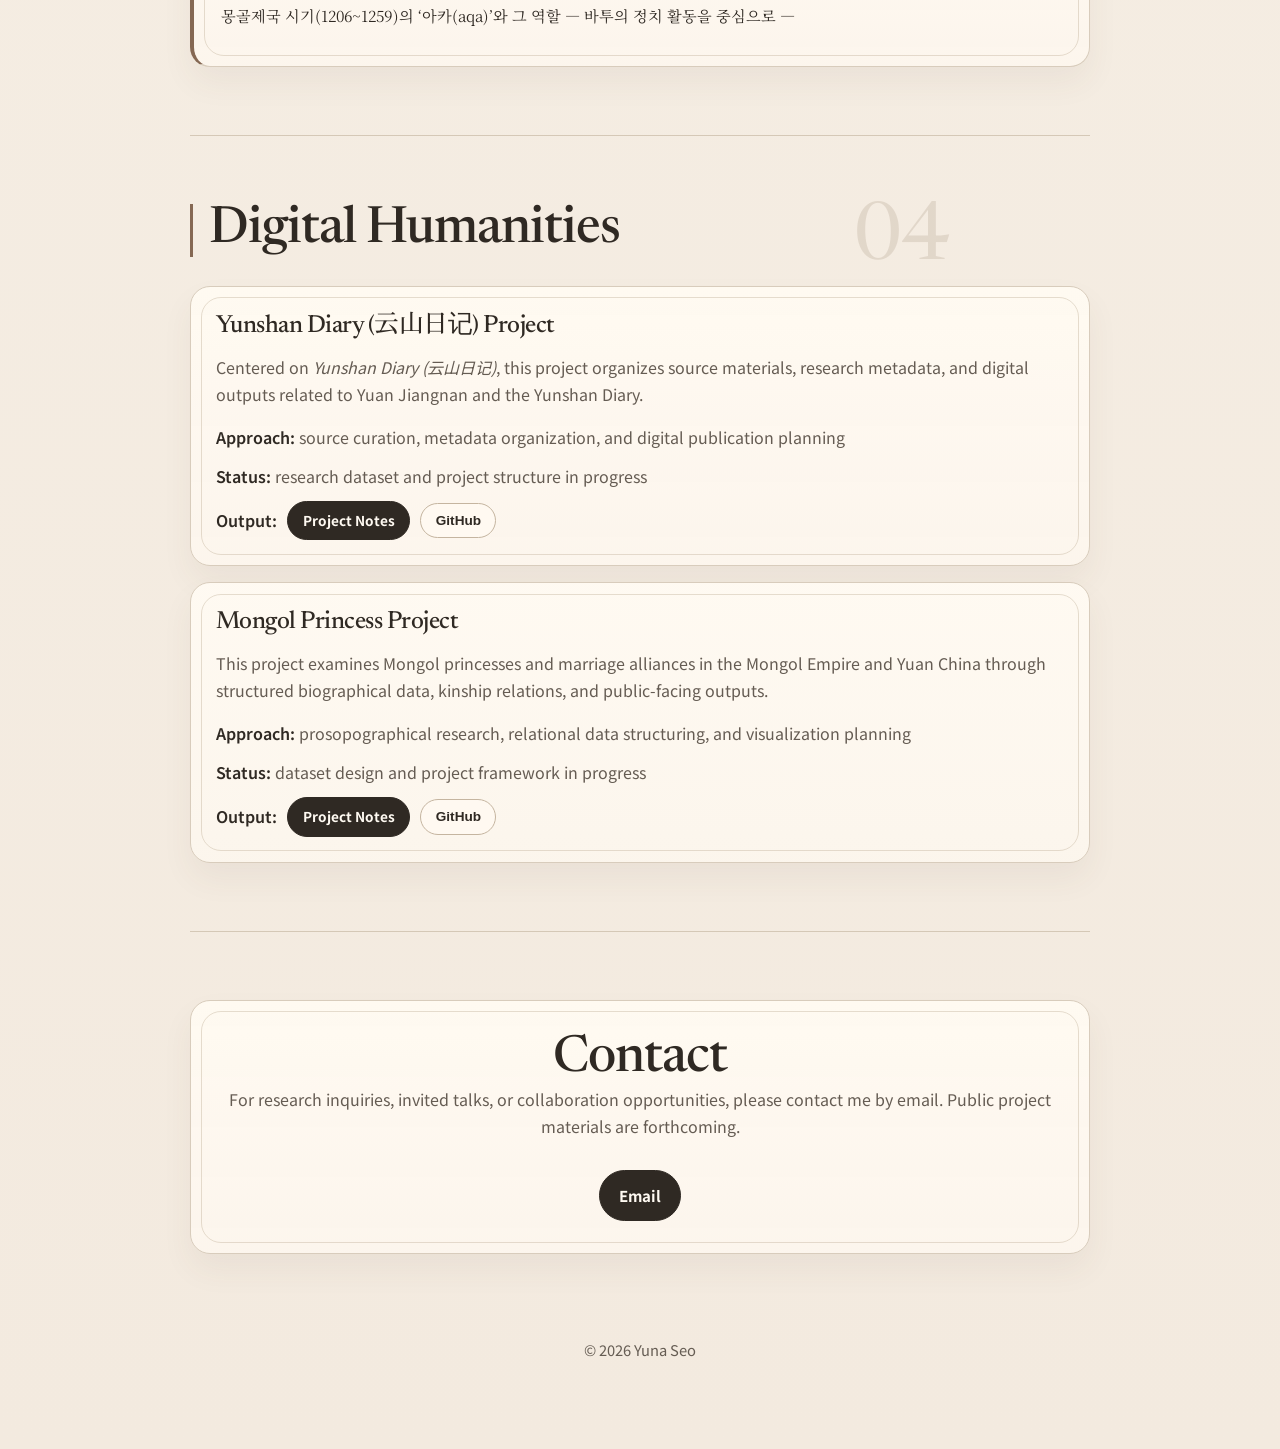
==== commit 0d32b701: "Add project notes pages" ====
--- a/index.html
+++ b/index.html
@@ -49,7 +49,7 @@
         "url": "https://yunaseo.com/",
         "name": "Yuna Seo",
         "description": "Academic profile of Yuna Seo, historian of the Mongol Empire and Yuan China.",
-        "dateModified": "2026-03-17",
+        "dateModified": "2026-03-18",
         "mainEntity": {
           "@type": "Person",
           "@id": "https://yunaseo.com/#person",
@@ -435,8 +435,14 @@
                 </li>
                 <li class="project-output">
                   <strong>Output:</strong>
+                  <a
+                    class="button button-primary project-link-button"
+                    href="notes/yunshan-diary.html"
+                  >
+                    Project Notes
+                  </a>
                   <button
-                    class="button button-secondary coming-soon-button"
+                    class="button button-secondary project-link-button coming-soon-button"
                     type="button"
                     data-coming-soon-button
                   >
@@ -466,8 +472,14 @@
                 </li>
                 <li class="project-output">
                   <strong>Output:</strong>
+                  <a
+                    class="button button-primary project-link-button"
+                    href="notes/mongol-princess.html"
+                  >
+                    Project Notes
+                  </a>
                   <button
-                    class="button button-secondary coming-soon-button"
+                    class="button button-secondary project-link-button coming-soon-button"
                     type="button"
                     data-coming-soon-button
                   >
--- a/styles.css
+++ b/styles.css
@@ -677,6 +677,7 @@
   gap: 0.65rem;
 }
 
+.project-link-button,
 .coming-soon-button {
   min-height: 2.2rem;
   padding: 0.45rem 0.9rem;
@@ -715,6 +716,94 @@
   margin-top: 1.85rem;
 }
 
+.note-hero {
+  padding-top: 3rem;
+}
+
+.note-hero-card {
+  padding: 2rem;
+}
+
+.note-meta {
+  gap: 0.7rem;
+  margin-top: 1.35rem;
+}
+
+.note-meta li,
+.note-checklist li {
+  color: var(--muted);
+}
+
+.note-meta strong {
+  color: var(--ink);
+  font-weight: 600;
+}
+
+.note-grid {
+  display: grid;
+  gap: 1rem;
+  grid-template-columns: repeat(2, minmax(0, 1fr));
+}
+
+.log-list {
+  display: grid;
+  gap: 1rem;
+}
+
+.log-entry {
+  position: relative;
+  overflow: hidden;
+  padding: 1.4rem 1.45rem 1.35rem;
+  background: linear-gradient(180deg, rgba(255, 250, 242, 0.98), rgba(252, 246, 237, 0.96));
+  border: 1px solid var(--line);
+  border-radius: var(--radius-md);
+  box-shadow: var(--shadow);
+}
+
+.log-entry::before {
+  content: "";
+  position: absolute;
+  inset: 0.65rem;
+  border: 1px solid rgba(197, 181, 160, 0.45);
+  border-radius: inherit;
+  pointer-events: none;
+}
+
+.log-date {
+  display: inline-block;
+  margin-bottom: 0.55rem;
+  color: var(--accent);
+  font-size: 0.8rem;
+  font-weight: 700;
+  letter-spacing: 0.12em;
+  text-transform: uppercase;
+}
+
+.log-entry h3 {
+  margin: 0 0 0.55rem;
+  font-size: 1.3rem;
+}
+
+.log-entry p {
+  margin: 0;
+  color: var(--muted);
+}
+
+.note-checklist {
+  display: grid;
+  gap: 0.7rem;
+}
+
+.note-checklist li {
+  padding-bottom: 0.7rem;
+  border-bottom: 1px solid rgba(216, 204, 188, 0.9);
+}
+
+.note-checklist li:last-child {
+  padding-bottom: 0;
+  border-bottom: 0;
+}
+
 .site-footer {
   display: flex;
   justify-content: center;
@@ -771,6 +860,10 @@
     gap: 1.5rem;
   }
 
+  .note-grid {
+    grid-template-columns: 1fr;
+  }
+
   .hero-photo-column {
     justify-content: center;
   }
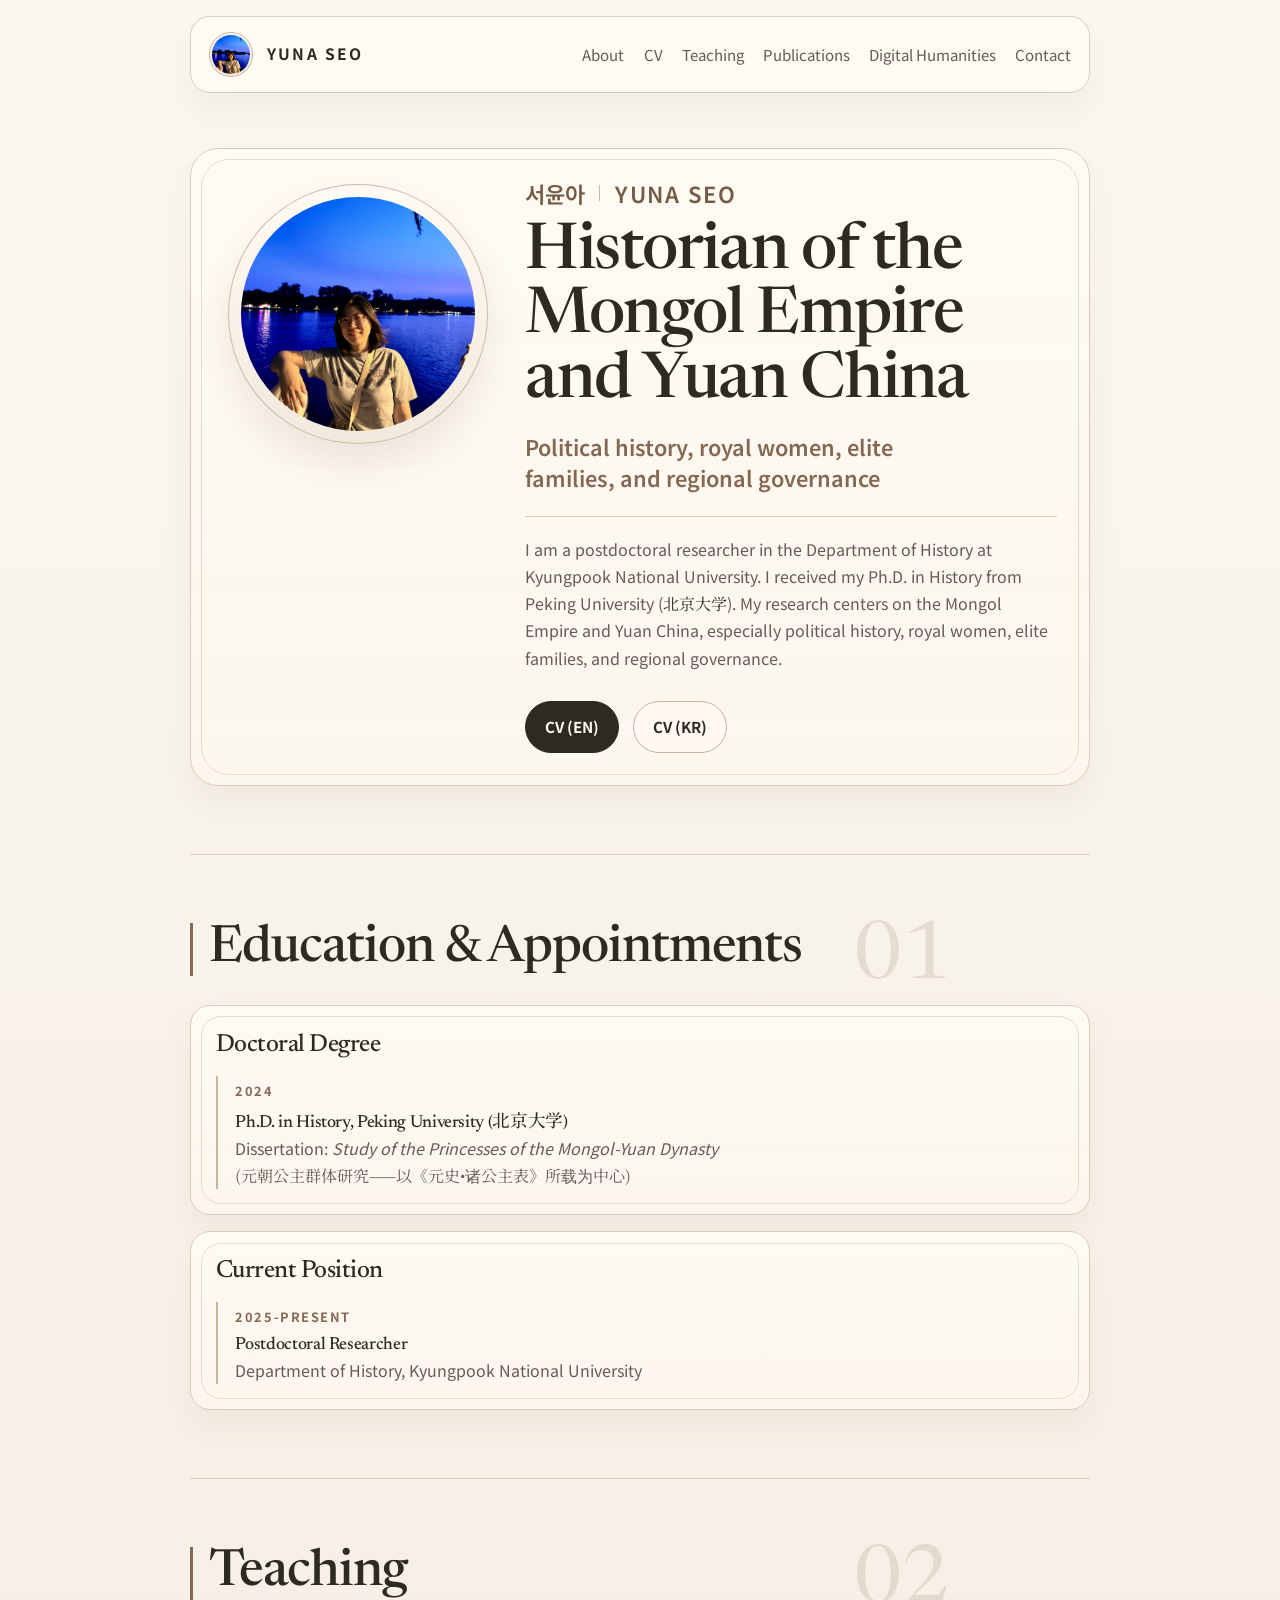
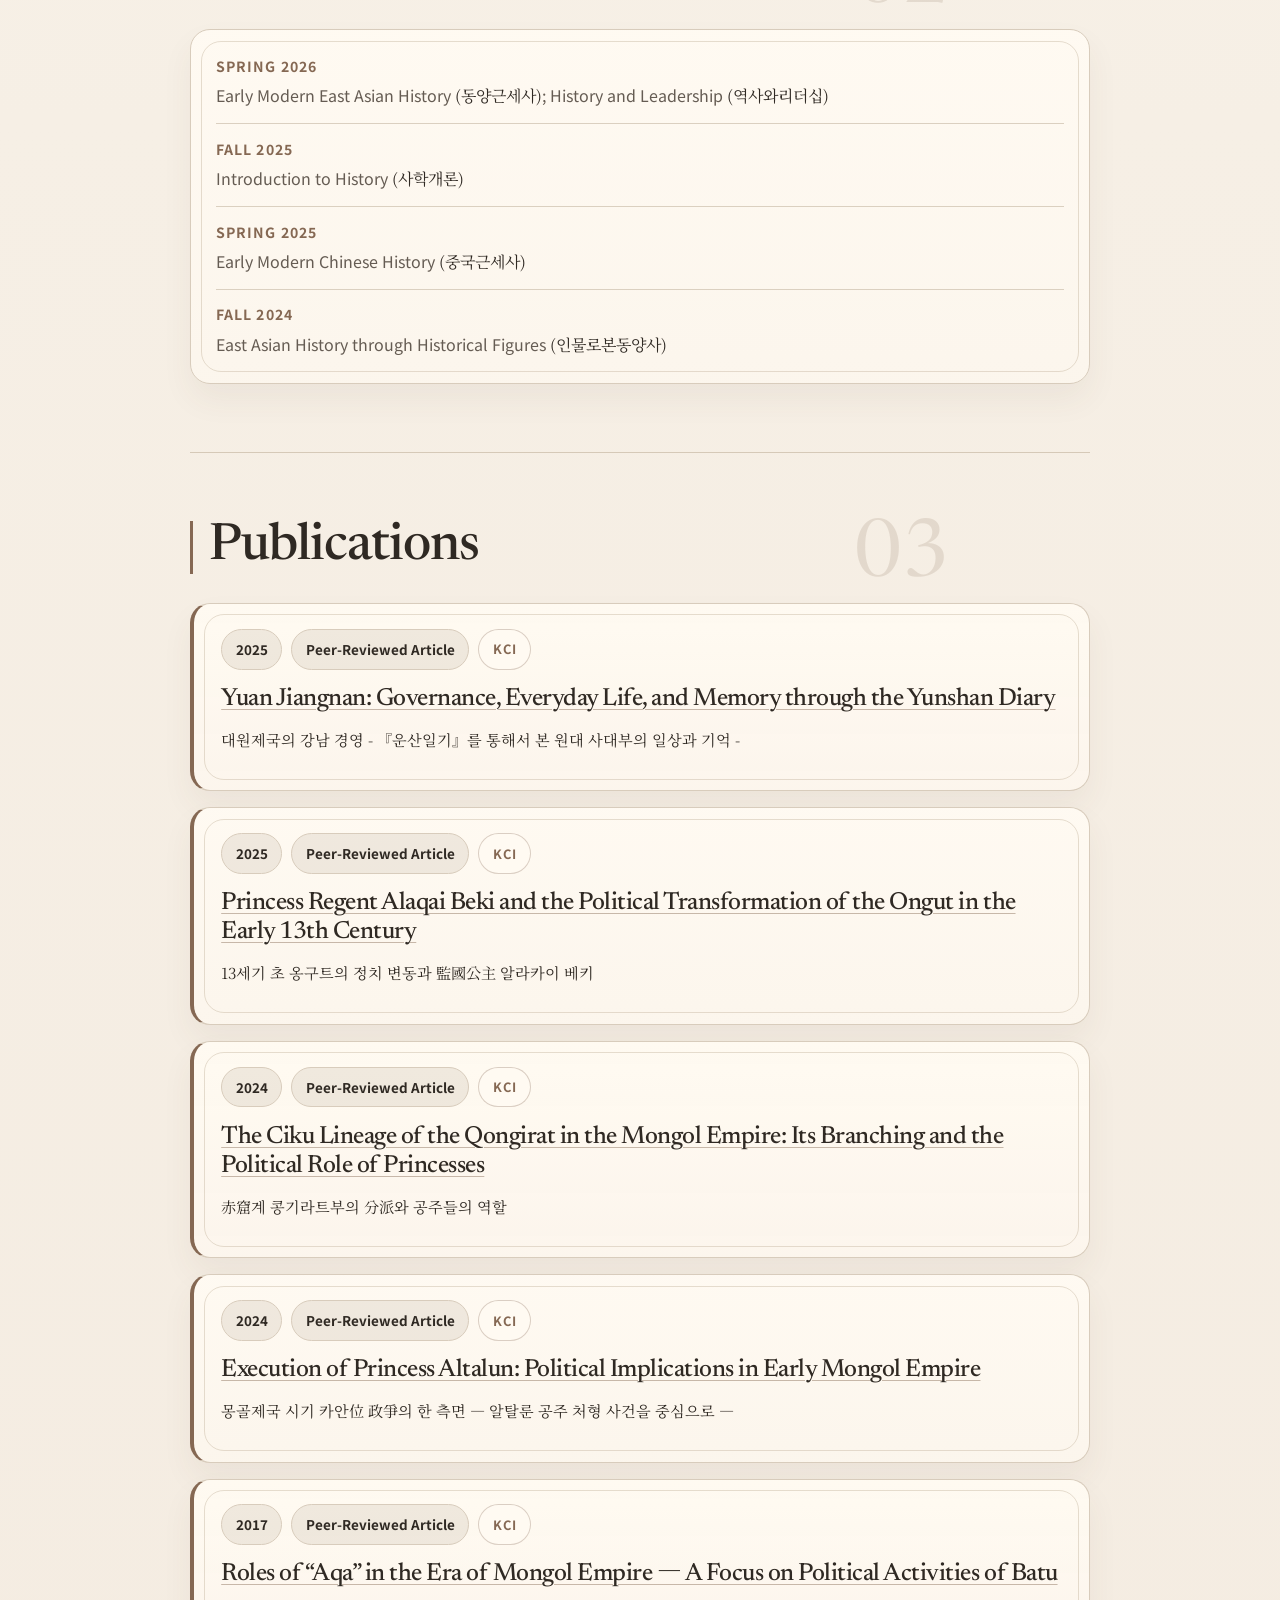
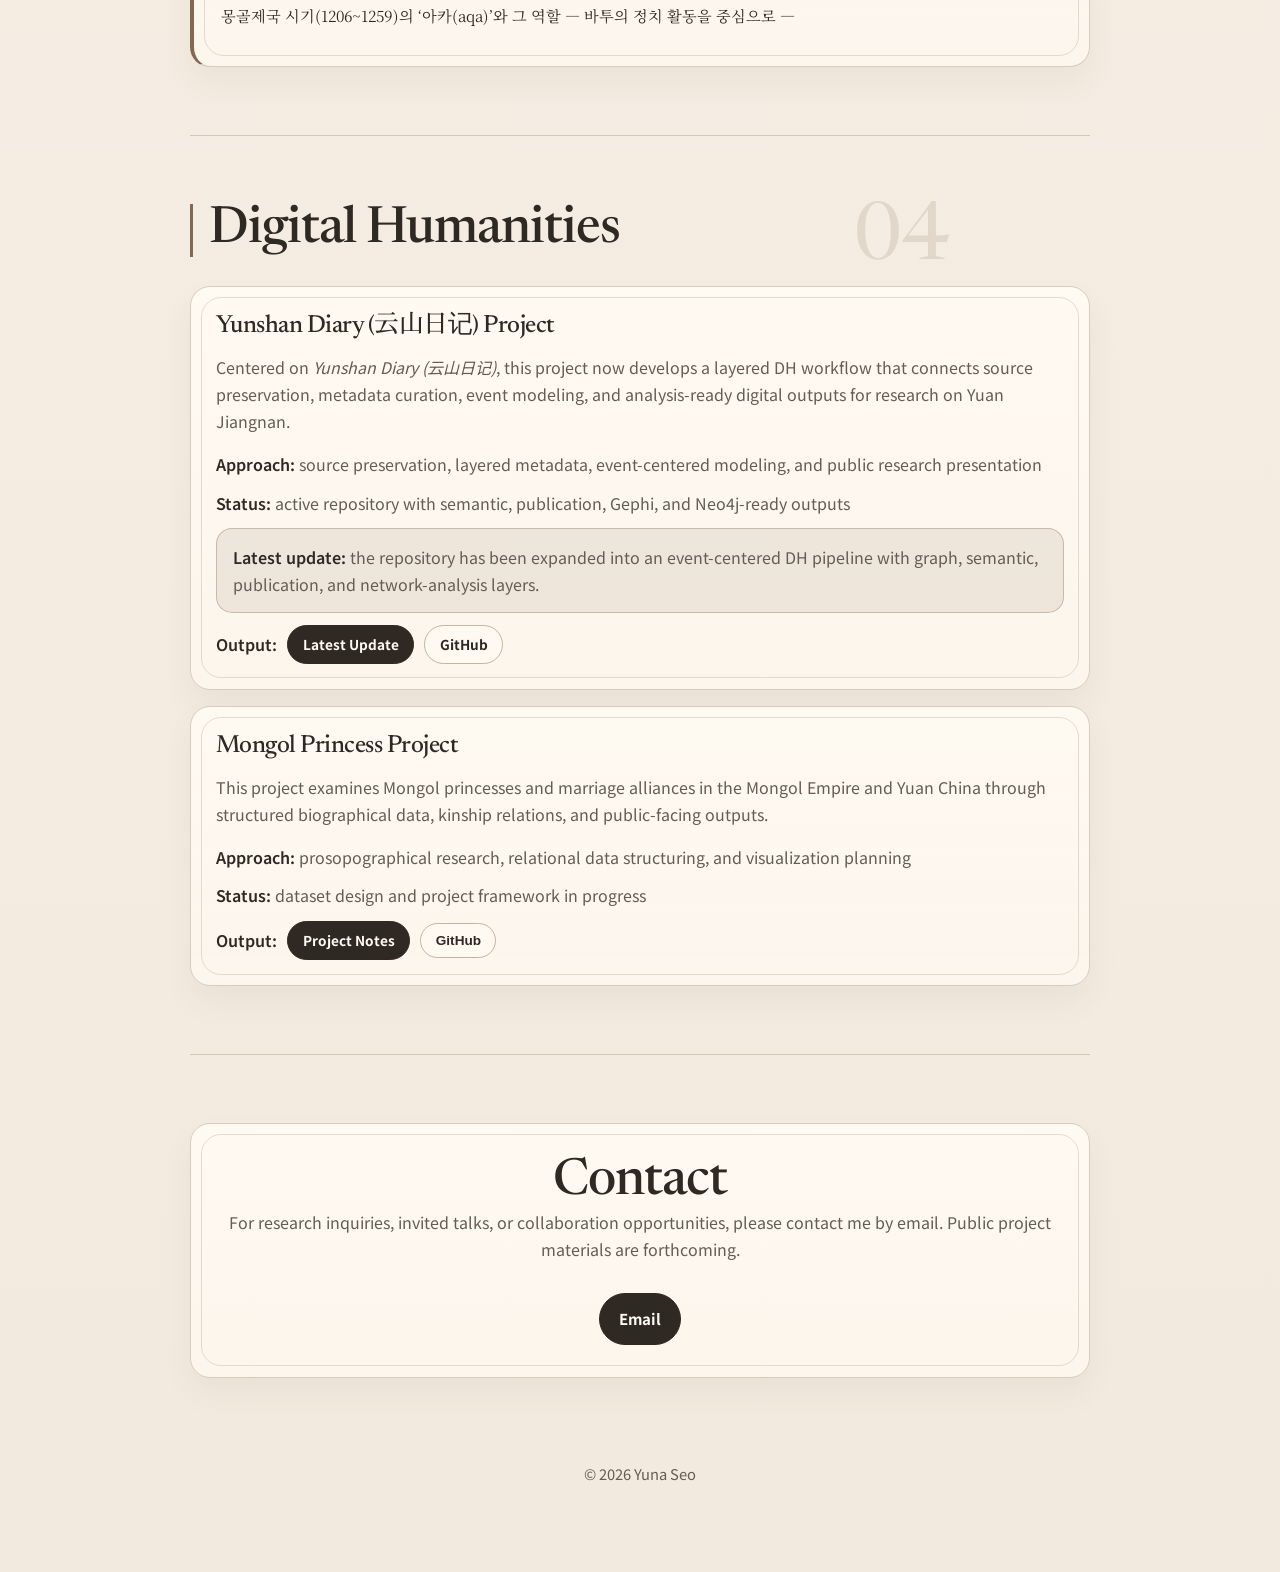
==== commit 4b5c6a00: "Publish Yunshan Diary project update" ====
--- a/index.html
+++ b/index.html
@@ -421,17 +421,24 @@
               <p>
                 Centered on
                 <em>Yunshan Diary (&#20113;&#23665;&#26085;&#35760;)</em>, this
-                project organizes source materials, research metadata, and
-                digital outputs related to Yuan Jiangnan and the Yunshan Diary.
+                project now develops a layered DH workflow that connects source
+                preservation, metadata curation, event modeling, and
+                analysis-ready digital outputs for research on Yuan Jiangnan.
               </p>
               <ul class="plain-list project-meta">
                 <li>
-                  <strong>Approach:</strong> source curation, metadata
-                  organization, and digital publication planning
+                  <strong>Approach:</strong> source preservation, layered
+                  metadata, event-centered modeling, and public research
+                  presentation
                 </li>
                 <li>
-                  <strong>Status:</strong> research dataset and project
-                  structure in progress
+                  <strong>Status:</strong> active repository with semantic,
+                  publication, Gephi, and Neo4j-ready outputs
+                </li>
+                <li class="project-highlight">
+                  <strong>Latest update:</strong> the repository has been
+                  expanded into an event-centered DH pipeline with graph,
+                  semantic, publication, and network-analysis layers.
                 </li>
                 <li class="project-output">
                   <strong>Output:</strong>
@@ -439,16 +446,16 @@
                     class="button button-primary project-link-button"
                     href="notes/yunshan-diary.html"
                   >
-                    Project Notes
-                  </a>
-                  <button
-                    class="button button-secondary project-link-button coming-soon-button"
-                    type="button"
-                    data-coming-soon-button
+                    Latest Update
+                  </a>
+                  <a
+                    class="button button-secondary project-link-button"
+                    href="https://github.com/seoyunaa/yunshanriji"
+                    target="_blank"
+                    rel="noreferrer"
                   >
                     GitHub
-                  </button>
-                  <span class="coming-soon-note" aria-live="polite"></span>
+                  </a>
                 </li>
               </ul>
             </article>
--- a/styles.css
+++ b/styles.css
@@ -670,6 +670,13 @@
   font-weight: 600;
 }
 
+.project-highlight {
+  padding: 0.9rem 1rem;
+  border: 1px solid rgba(197, 181, 160, 0.9);
+  border-radius: 16px;
+  background: var(--accent-soft);
+}
+
 .project-output {
   display: flex;
   flex-wrap: wrap;
@@ -789,6 +796,55 @@
   color: var(--muted);
 }
 
+.note-callout p + p {
+  margin-top: 0.95rem;
+}
+
+.metric-grid {
+  display: grid;
+  gap: 1rem;
+  grid-template-columns: repeat(3, minmax(0, 1fr));
+  margin-top: 1rem;
+}
+
+.metric-card {
+  position: relative;
+  overflow: hidden;
+  padding: 1.2rem 1.25rem;
+  background: linear-gradient(180deg, rgba(255, 250, 242, 0.98), rgba(252, 246, 237, 0.96));
+  border: 1px solid var(--line);
+  border-radius: var(--radius-md);
+  box-shadow: var(--shadow);
+}
+
+.metric-card::before {
+  content: "";
+  position: absolute;
+  inset: 0.65rem;
+  border: 1px solid rgba(197, 181, 160, 0.45);
+  border-radius: inherit;
+  pointer-events: none;
+}
+
+.metric-card .card-label {
+  margin-bottom: 0.65rem;
+}
+
+.metric-value {
+  display: block;
+  font-family: "Newsreader", "Noto Serif KR", "Noto Serif SC", serif;
+  font-size: clamp(2rem, 4vw, 2.7rem);
+  line-height: 1;
+  letter-spacing: -0.03em;
+}
+
+.metric-label {
+  display: block;
+  margin-top: 0.35rem;
+  color: var(--muted);
+  font-size: 0.95rem;
+}
+
 .note-checklist {
   display: grid;
   gap: 0.7rem;
@@ -864,6 +920,10 @@
     grid-template-columns: 1fr;
   }
 
+  .metric-grid {
+    grid-template-columns: 1fr;
+  }
+
   .hero-photo-column {
     justify-content: center;
   }
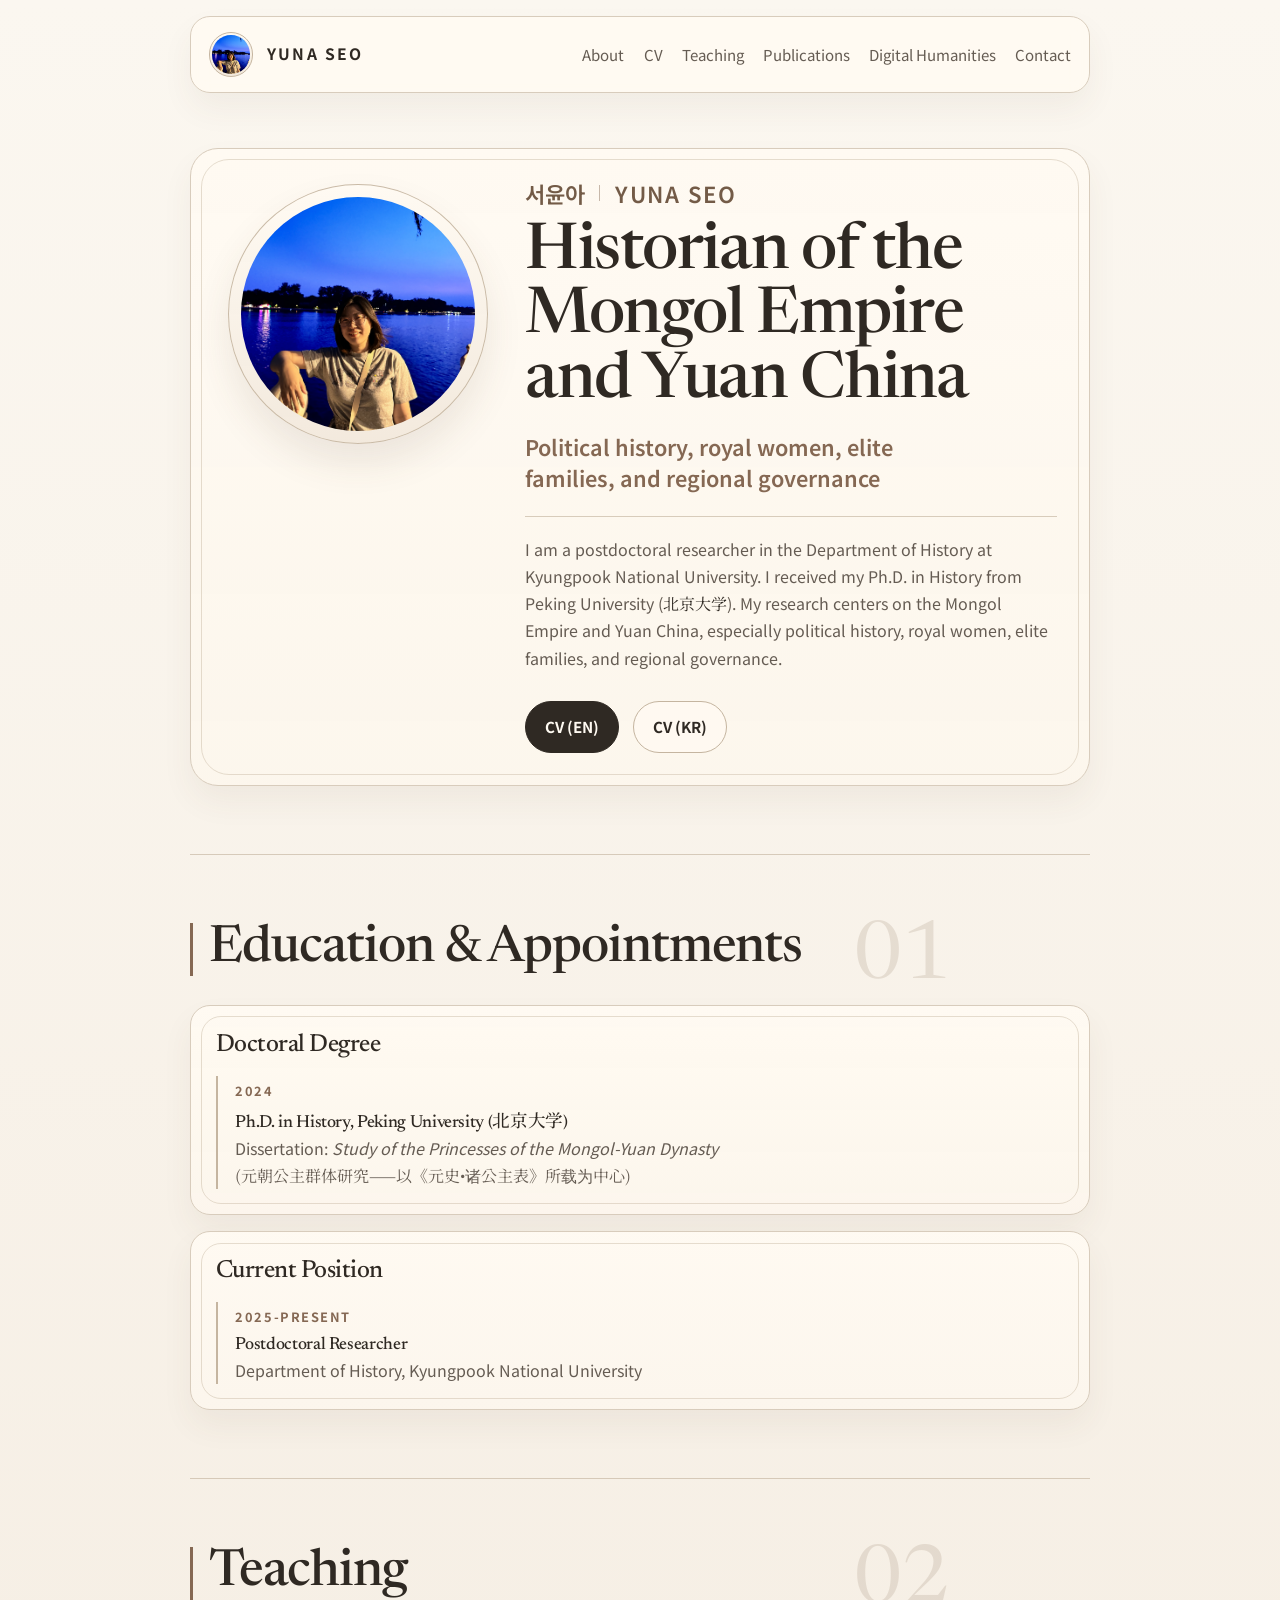
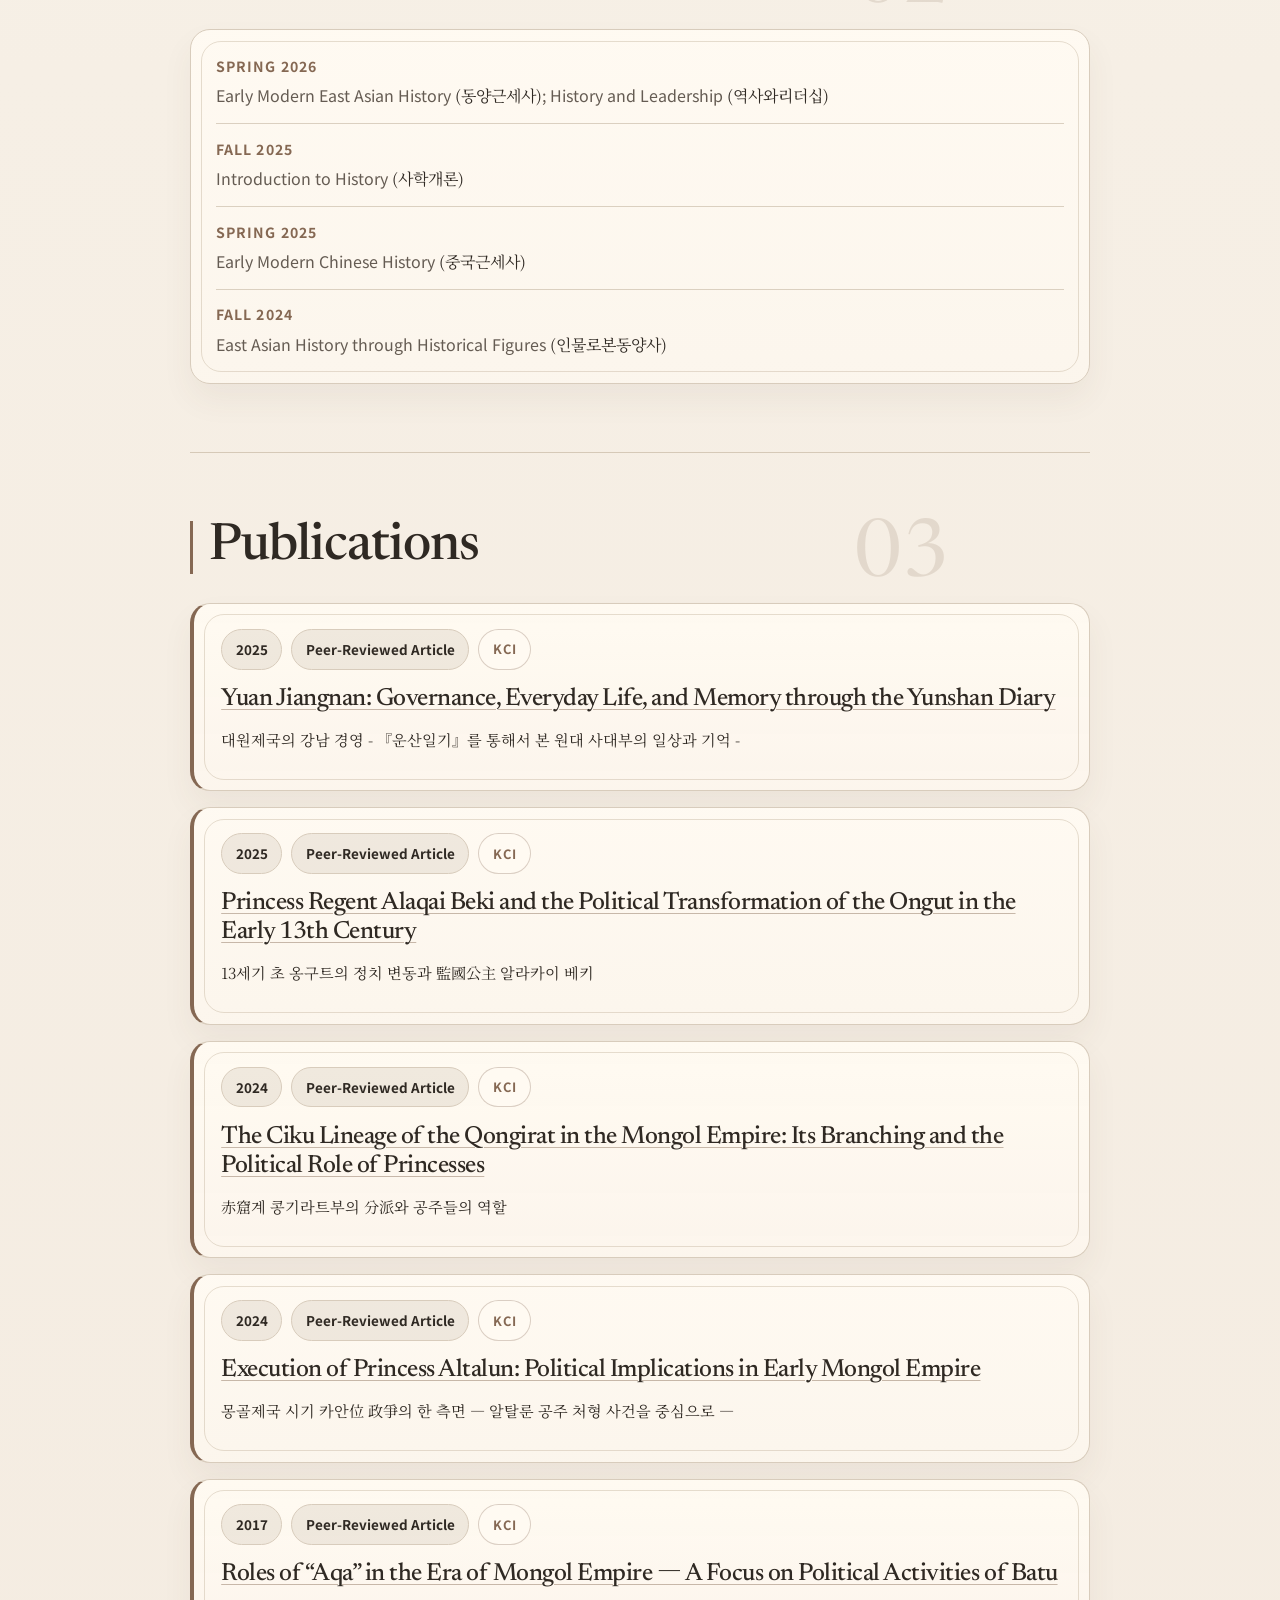
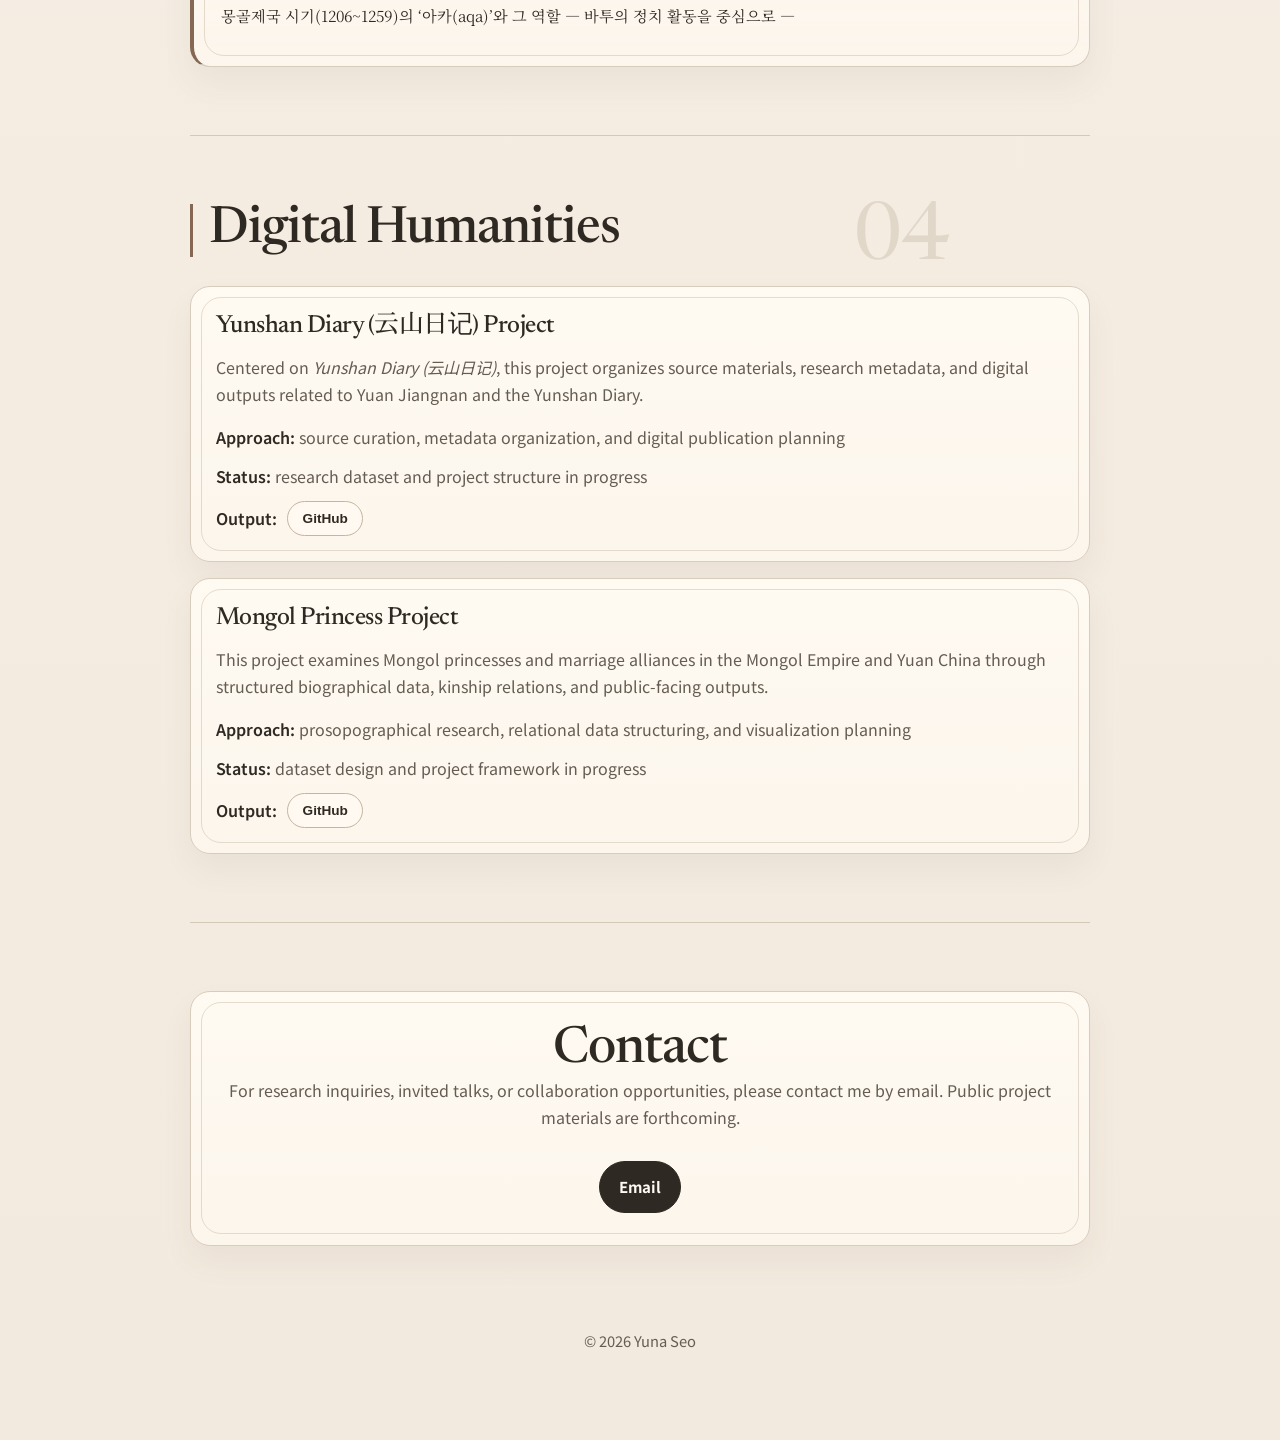
==== commit 3c1b2ea5: "Revert "Add project notes pages" This reverts commit 0d32b701759549727b05337dbda93815693ea553." ====
--- a/index.html
+++ b/index.html
@@ -49,7 +49,7 @@
         "url": "https://yunaseo.com/",
         "name": "Yuna Seo",
         "description": "Academic profile of Yuna Seo, historian of the Mongol Empire and Yuan China.",
-        "dateModified": "2026-03-18",
+        "dateModified": "2026-03-17",
         "mainEntity": {
           "@type": "Person",
           "@id": "https://yunaseo.com/#person",
@@ -421,41 +421,28 @@
               <p>
                 Centered on
                 <em>Yunshan Diary (&#20113;&#23665;&#26085;&#35760;)</em>, this
-                project now develops a layered DH workflow that connects source
-                preservation, metadata curation, event modeling, and
-                analysis-ready digital outputs for research on Yuan Jiangnan.
+                project organizes source materials, research metadata, and
+                digital outputs related to Yuan Jiangnan and the Yunshan Diary.
               </p>
               <ul class="plain-list project-meta">
                 <li>
-                  <strong>Approach:</strong> source preservation, layered
-                  metadata, event-centered modeling, and public research
-                  presentation
+                  <strong>Approach:</strong> source curation, metadata
+                  organization, and digital publication planning
                 </li>
                 <li>
-                  <strong>Status:</strong> active repository with semantic,
-                  publication, Gephi, and Neo4j-ready outputs
-                </li>
-                <li class="project-highlight">
-                  <strong>Latest update:</strong> the repository has been
-                  expanded into an event-centered DH pipeline with graph,
-                  semantic, publication, and network-analysis layers.
+                  <strong>Status:</strong> research dataset and project
+                  structure in progress
                 </li>
                 <li class="project-output">
                   <strong>Output:</strong>
-                  <a
-                    class="button button-primary project-link-button"
-                    href="notes/yunshan-diary.html"
-                  >
-                    Latest Update
-                  </a>
-                  <a
-                    class="button button-secondary project-link-button"
-                    href="https://github.com/seoyunaa/yunshanriji"
-                    target="_blank"
-                    rel="noreferrer"
+                  <button
+                    class="button button-secondary coming-soon-button"
+                    type="button"
+                    data-coming-soon-button
                   >
                     GitHub
-                  </a>
+                  </button>
+                  <span class="coming-soon-note" aria-live="polite"></span>
                 </li>
               </ul>
             </article>
@@ -479,14 +466,8 @@
                 </li>
                 <li class="project-output">
                   <strong>Output:</strong>
-                  <a
-                    class="button button-primary project-link-button"
-                    href="notes/mongol-princess.html"
-                  >
-                    Project Notes
-                  </a>
                   <button
-                    class="button button-secondary project-link-button coming-soon-button"
+                    class="button button-secondary coming-soon-button"
                     type="button"
                     data-coming-soon-button
                   >
--- a/styles.css
+++ b/styles.css
@@ -670,13 +670,6 @@
   font-weight: 600;
 }
 
-.project-highlight {
-  padding: 0.9rem 1rem;
-  border: 1px solid rgba(197, 181, 160, 0.9);
-  border-radius: 16px;
-  background: var(--accent-soft);
-}
-
 .project-output {
   display: flex;
   flex-wrap: wrap;
@@ -684,7 +677,6 @@
   gap: 0.65rem;
 }
 
-.project-link-button,
 .coming-soon-button {
   min-height: 2.2rem;
   padding: 0.45rem 0.9rem;
@@ -723,143 +715,6 @@
   margin-top: 1.85rem;
 }
 
-.note-hero {
-  padding-top: 3rem;
-}
-
-.note-hero-card {
-  padding: 2rem;
-}
-
-.note-meta {
-  gap: 0.7rem;
-  margin-top: 1.35rem;
-}
-
-.note-meta li,
-.note-checklist li {
-  color: var(--muted);
-}
-
-.note-meta strong {
-  color: var(--ink);
-  font-weight: 600;
-}
-
-.note-grid {
-  display: grid;
-  gap: 1rem;
-  grid-template-columns: repeat(2, minmax(0, 1fr));
-}
-
-.log-list {
-  display: grid;
-  gap: 1rem;
-}
-
-.log-entry {
-  position: relative;
-  overflow: hidden;
-  padding: 1.4rem 1.45rem 1.35rem;
-  background: linear-gradient(180deg, rgba(255, 250, 242, 0.98), rgba(252, 246, 237, 0.96));
-  border: 1px solid var(--line);
-  border-radius: var(--radius-md);
-  box-shadow: var(--shadow);
-}
-
-.log-entry::before {
-  content: "";
-  position: absolute;
-  inset: 0.65rem;
-  border: 1px solid rgba(197, 181, 160, 0.45);
-  border-radius: inherit;
-  pointer-events: none;
-}
-
-.log-date {
-  display: inline-block;
-  margin-bottom: 0.55rem;
-  color: var(--accent);
-  font-size: 0.8rem;
-  font-weight: 700;
-  letter-spacing: 0.12em;
-  text-transform: uppercase;
-}
-
-.log-entry h3 {
-  margin: 0 0 0.55rem;
-  font-size: 1.3rem;
-}
-
-.log-entry p {
-  margin: 0;
-  color: var(--muted);
-}
-
-.note-callout p + p {
-  margin-top: 0.95rem;
-}
-
-.metric-grid {
-  display: grid;
-  gap: 1rem;
-  grid-template-columns: repeat(3, minmax(0, 1fr));
-  margin-top: 1rem;
-}
-
-.metric-card {
-  position: relative;
-  overflow: hidden;
-  padding: 1.2rem 1.25rem;
-  background: linear-gradient(180deg, rgba(255, 250, 242, 0.98), rgba(252, 246, 237, 0.96));
-  border: 1px solid var(--line);
-  border-radius: var(--radius-md);
-  box-shadow: var(--shadow);
-}
-
-.metric-card::before {
-  content: "";
-  position: absolute;
-  inset: 0.65rem;
-  border: 1px solid rgba(197, 181, 160, 0.45);
-  border-radius: inherit;
-  pointer-events: none;
-}
-
-.metric-card .card-label {
-  margin-bottom: 0.65rem;
-}
-
-.metric-value {
-  display: block;
-  font-family: "Newsreader", "Noto Serif KR", "Noto Serif SC", serif;
-  font-size: clamp(2rem, 4vw, 2.7rem);
-  line-height: 1;
-  letter-spacing: -0.03em;
-}
-
-.metric-label {
-  display: block;
-  margin-top: 0.35rem;
-  color: var(--muted);
-  font-size: 0.95rem;
-}
-
-.note-checklist {
-  display: grid;
-  gap: 0.7rem;
-}
-
-.note-checklist li {
-  padding-bottom: 0.7rem;
-  border-bottom: 1px solid rgba(216, 204, 188, 0.9);
-}
-
-.note-checklist li:last-child {
-  padding-bottom: 0;
-  border-bottom: 0;
-}
-
 .site-footer {
   display: flex;
   justify-content: center;
@@ -916,14 +771,6 @@
     gap: 1.5rem;
   }
 
-  .note-grid {
-    grid-template-columns: 1fr;
-  }
-
-  .metric-grid {
-    grid-template-columns: 1fr;
-  }
-
   .hero-photo-column {
     justify-content: center;
   }
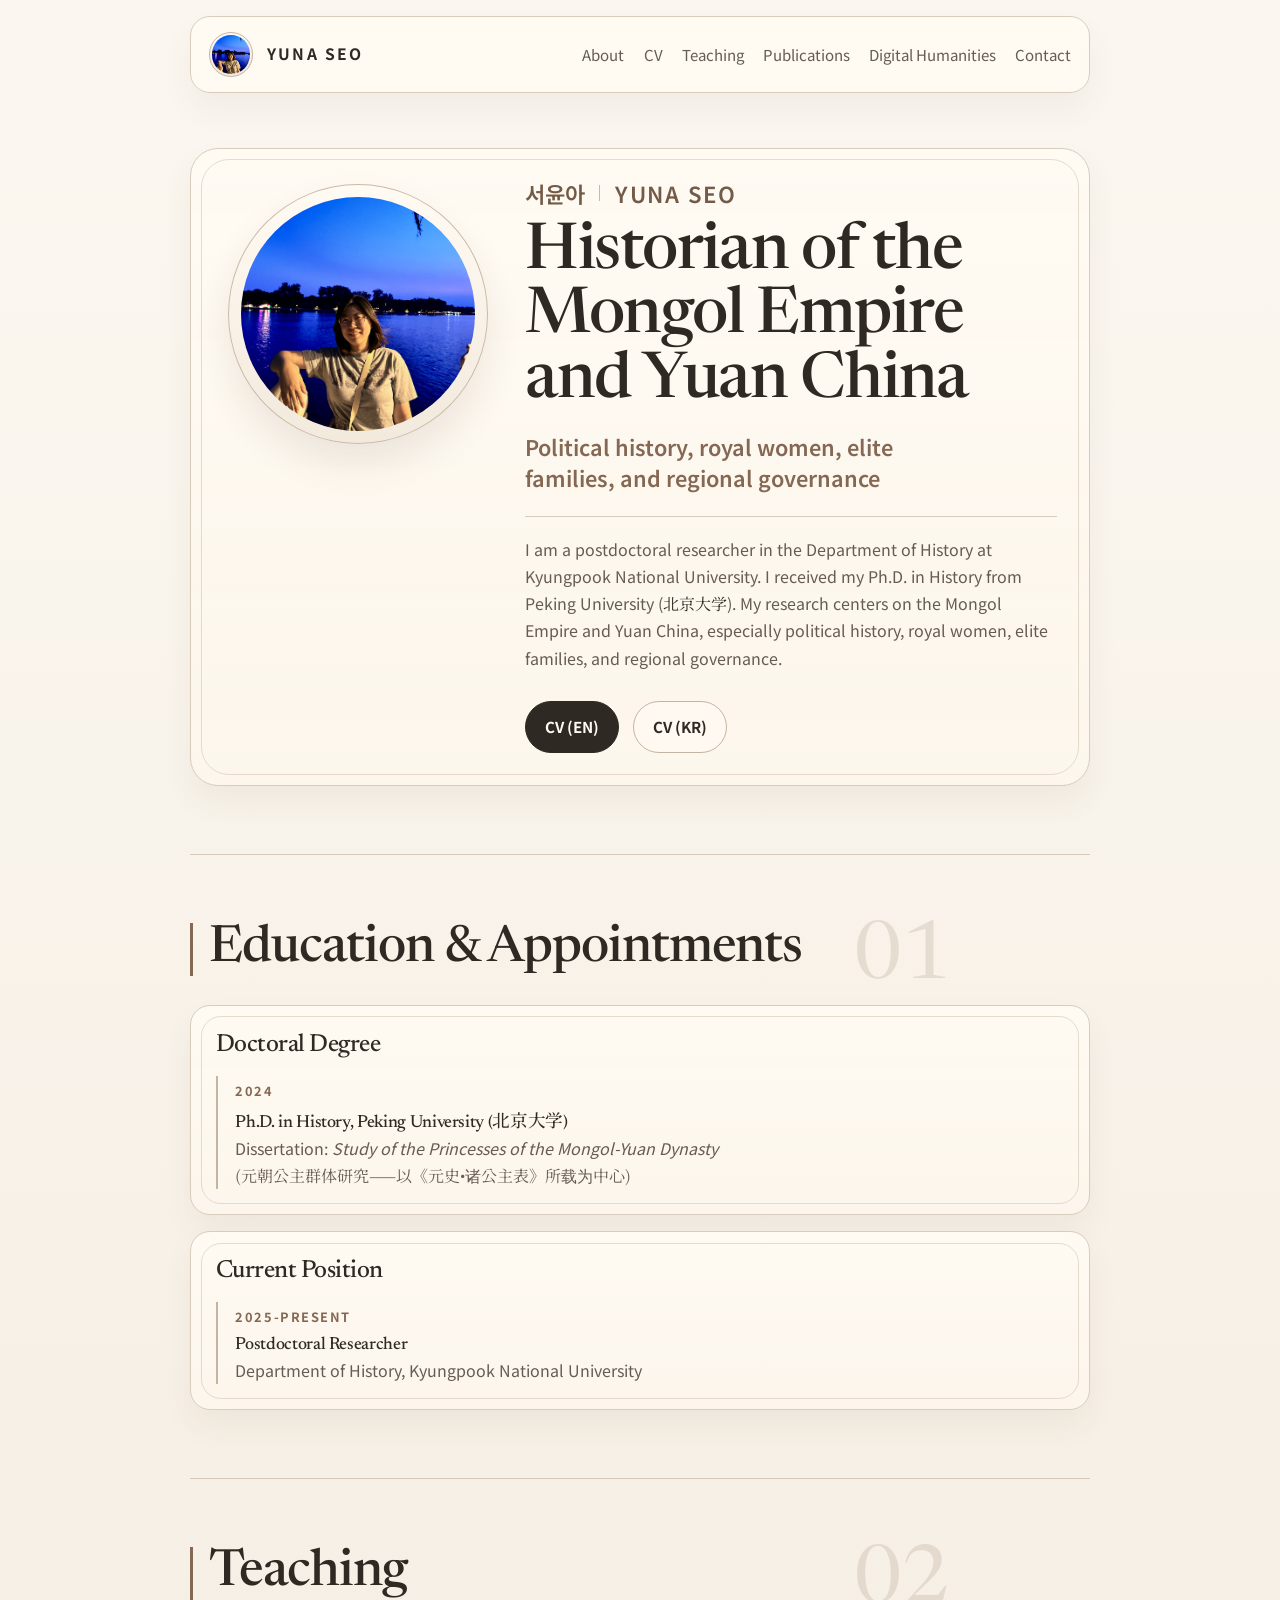
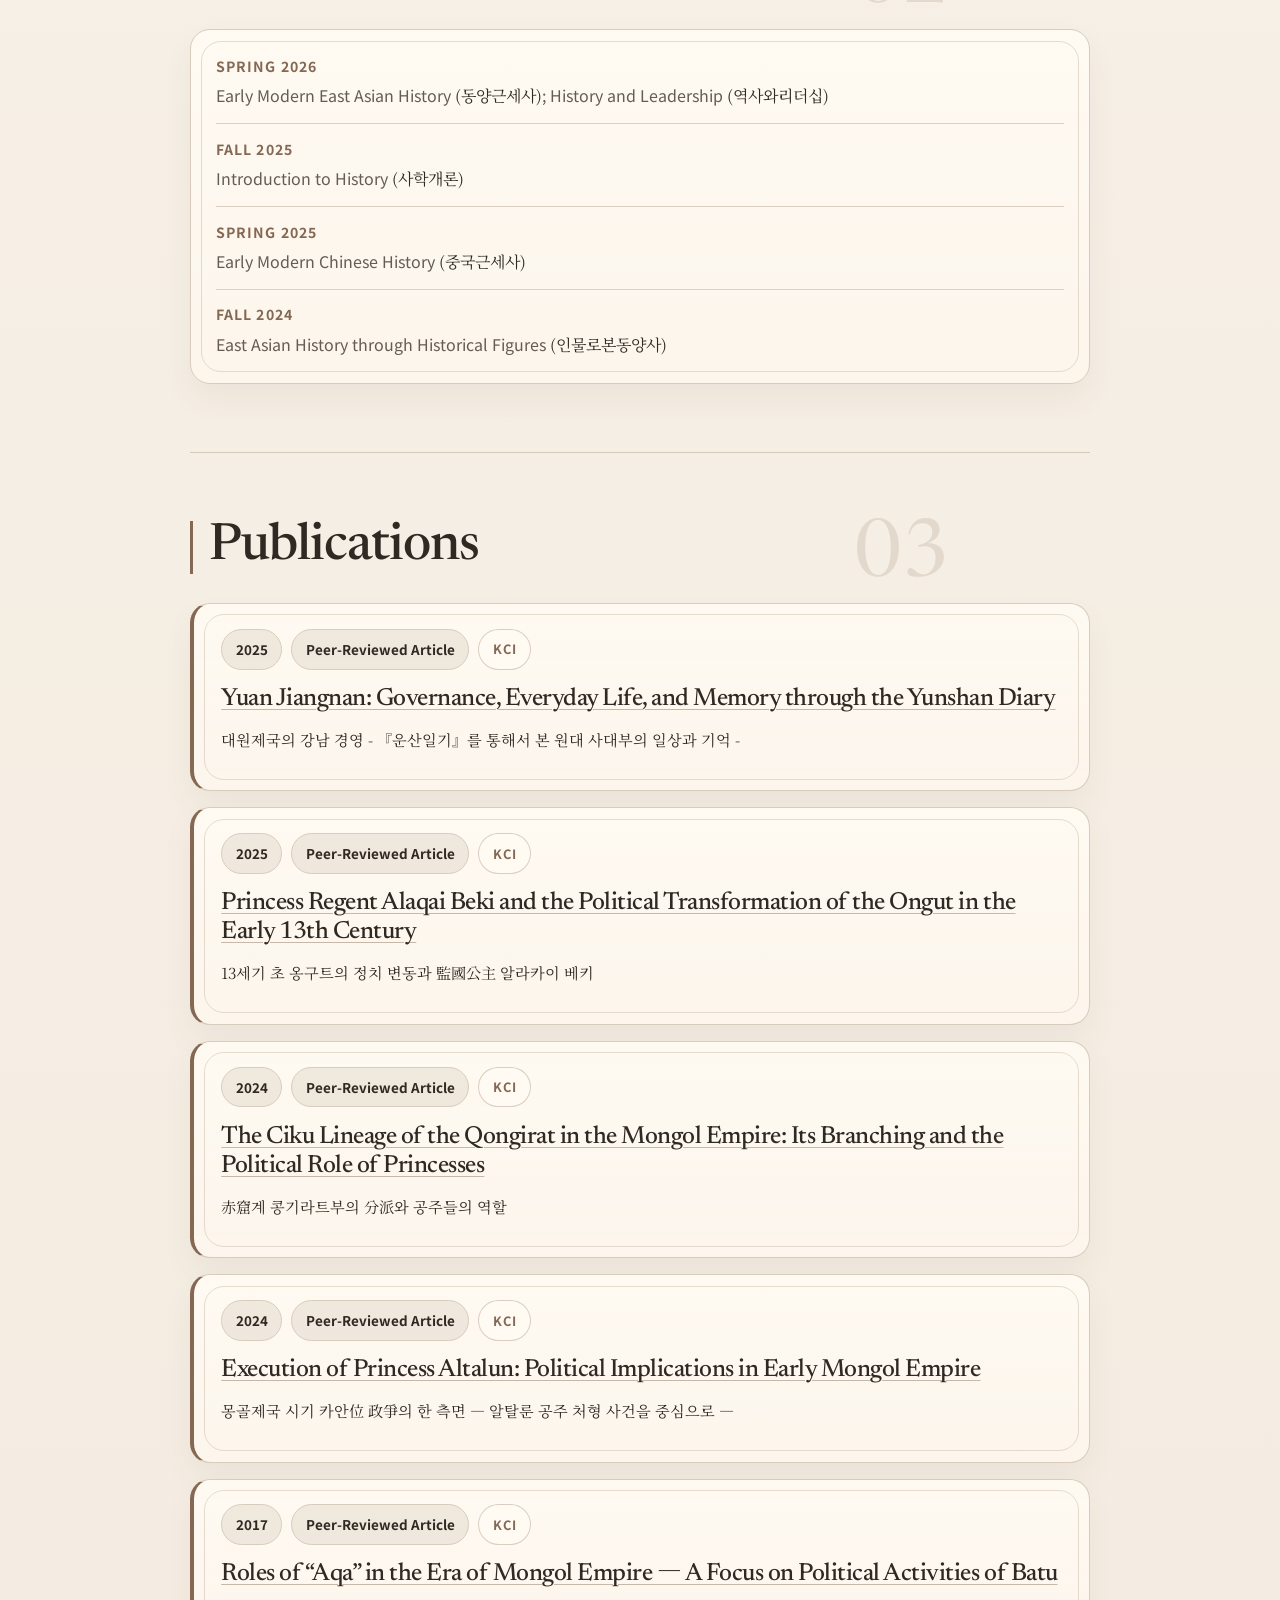
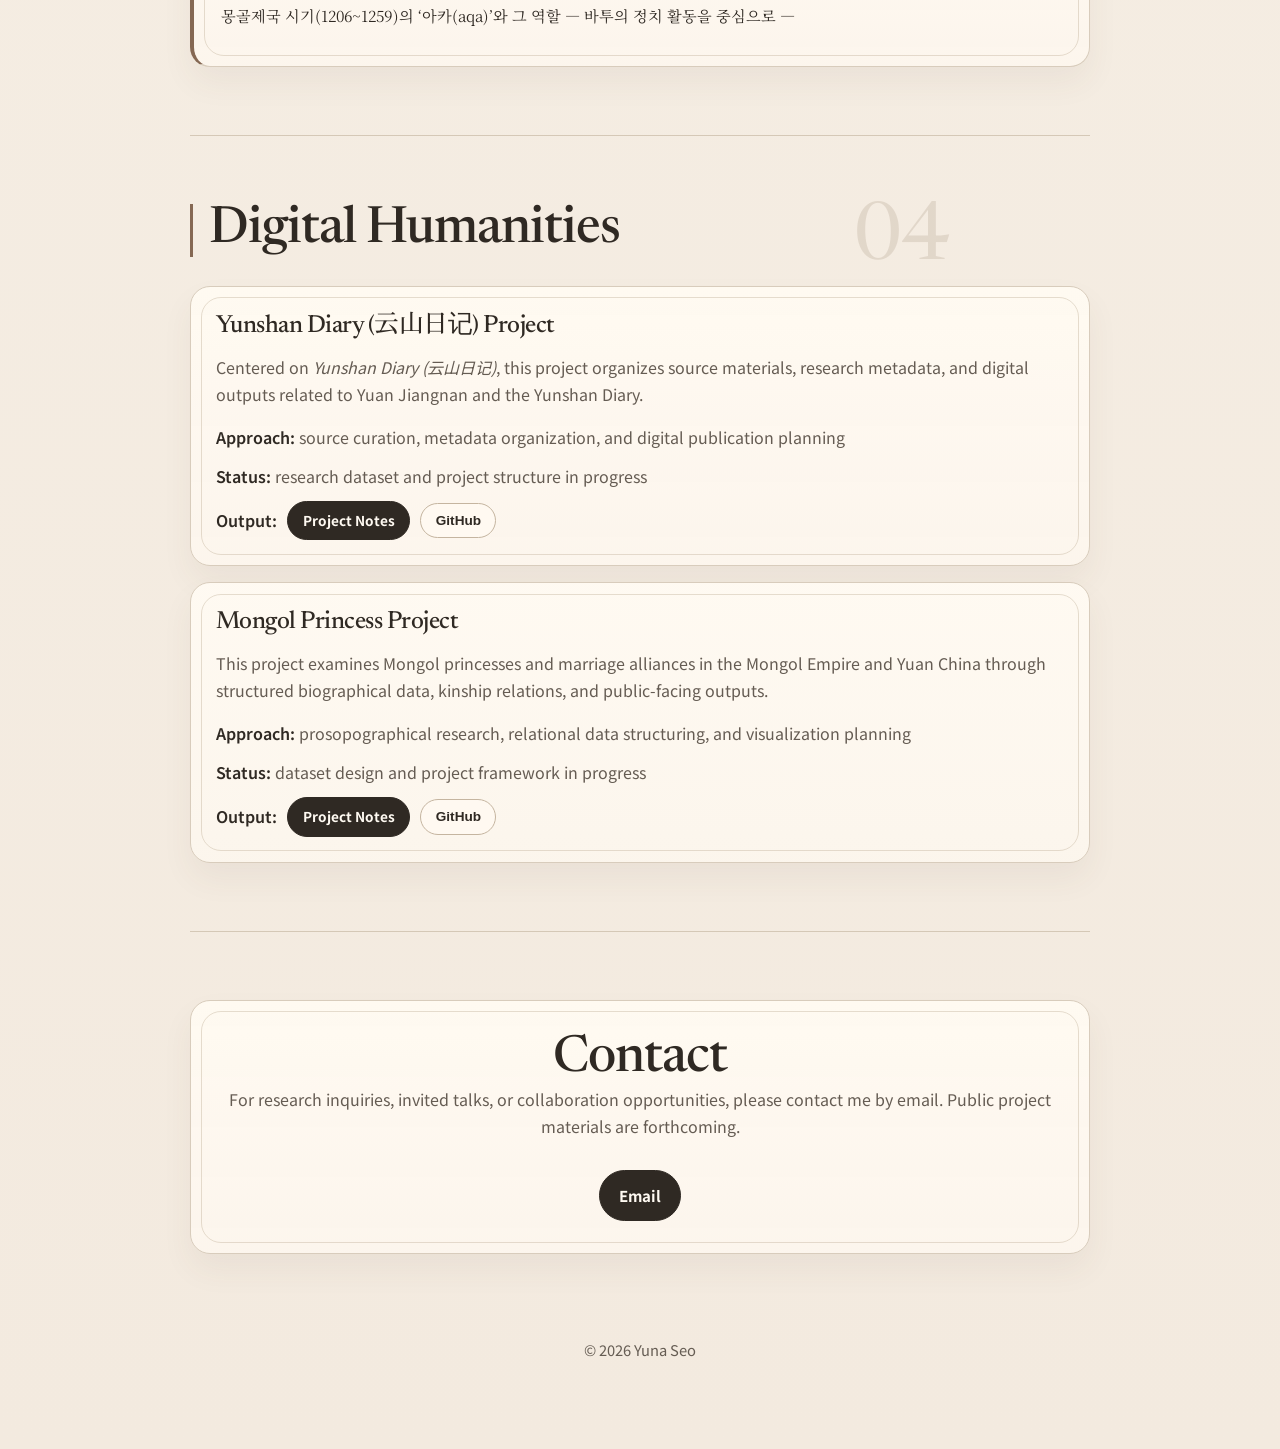
==== commit 54759243: "Revert "Publish Yunshan Diary project update" This reverts commit 4b5c6a000348fa3752f3847af8e9c7b133" ====
--- a/index.html
+++ b/index.html
@@ -49,7 +49,7 @@
         "url": "https://yunaseo.com/",
         "name": "Yuna Seo",
         "description": "Academic profile of Yuna Seo, historian of the Mongol Empire and Yuan China.",
-        "dateModified": "2026-03-17",
+        "dateModified": "2026-03-18",
         "mainEntity": {
           "@type": "Person",
           "@id": "https://yunaseo.com/#person",
@@ -435,8 +435,14 @@
                 </li>
                 <li class="project-output">
                   <strong>Output:</strong>
+                  <a
+                    class="button button-primary project-link-button"
+                    href="notes/yunshan-diary.html"
+                  >
+                    Project Notes
+                  </a>
                   <button
-                    class="button button-secondary coming-soon-button"
+                    class="button button-secondary project-link-button coming-soon-button"
                     type="button"
                     data-coming-soon-button
                   >
@@ -466,8 +472,14 @@
                 </li>
                 <li class="project-output">
                   <strong>Output:</strong>
+                  <a
+                    class="button button-primary project-link-button"
+                    href="notes/mongol-princess.html"
+                  >
+                    Project Notes
+                  </a>
                   <button
-                    class="button button-secondary coming-soon-button"
+                    class="button button-secondary project-link-button coming-soon-button"
                     type="button"
                     data-coming-soon-button
                   >
--- a/styles.css
+++ b/styles.css
@@ -677,6 +677,7 @@
   gap: 0.65rem;
 }
 
+.project-link-button,
 .coming-soon-button {
   min-height: 2.2rem;
   padding: 0.45rem 0.9rem;
@@ -715,6 +716,94 @@
   margin-top: 1.85rem;
 }
 
+.note-hero {
+  padding-top: 3rem;
+}
+
+.note-hero-card {
+  padding: 2rem;
+}
+
+.note-meta {
+  gap: 0.7rem;
+  margin-top: 1.35rem;
+}
+
+.note-meta li,
+.note-checklist li {
+  color: var(--muted);
+}
+
+.note-meta strong {
+  color: var(--ink);
+  font-weight: 600;
+}
+
+.note-grid {
+  display: grid;
+  gap: 1rem;
+  grid-template-columns: repeat(2, minmax(0, 1fr));
+}
+
+.log-list {
+  display: grid;
+  gap: 1rem;
+}
+
+.log-entry {
+  position: relative;
+  overflow: hidden;
+  padding: 1.4rem 1.45rem 1.35rem;
+  background: linear-gradient(180deg, rgba(255, 250, 242, 0.98), rgba(252, 246, 237, 0.96));
+  border: 1px solid var(--line);
+  border-radius: var(--radius-md);
+  box-shadow: var(--shadow);
+}
+
+.log-entry::before {
+  content: "";
+  position: absolute;
+  inset: 0.65rem;
+  border: 1px solid rgba(197, 181, 160, 0.45);
+  border-radius: inherit;
+  pointer-events: none;
+}
+
+.log-date {
+  display: inline-block;
+  margin-bottom: 0.55rem;
+  color: var(--accent);
+  font-size: 0.8rem;
+  font-weight: 700;
+  letter-spacing: 0.12em;
+  text-transform: uppercase;
+}
+
+.log-entry h3 {
+  margin: 0 0 0.55rem;
+  font-size: 1.3rem;
+}
+
+.log-entry p {
+  margin: 0;
+  color: var(--muted);
+}
+
+.note-checklist {
+  display: grid;
+  gap: 0.7rem;
+}
+
+.note-checklist li {
+  padding-bottom: 0.7rem;
+  border-bottom: 1px solid rgba(216, 204, 188, 0.9);
+}
+
+.note-checklist li:last-child {
+  padding-bottom: 0;
+  border-bottom: 0;
+}
+
 .site-footer {
   display: flex;
   justify-content: center;
@@ -771,6 +860,10 @@
     gap: 1.5rem;
   }
 
+  .note-grid {
+    grid-template-columns: 1fr;
+  }
+
   .hero-photo-column {
     justify-content: center;
   }
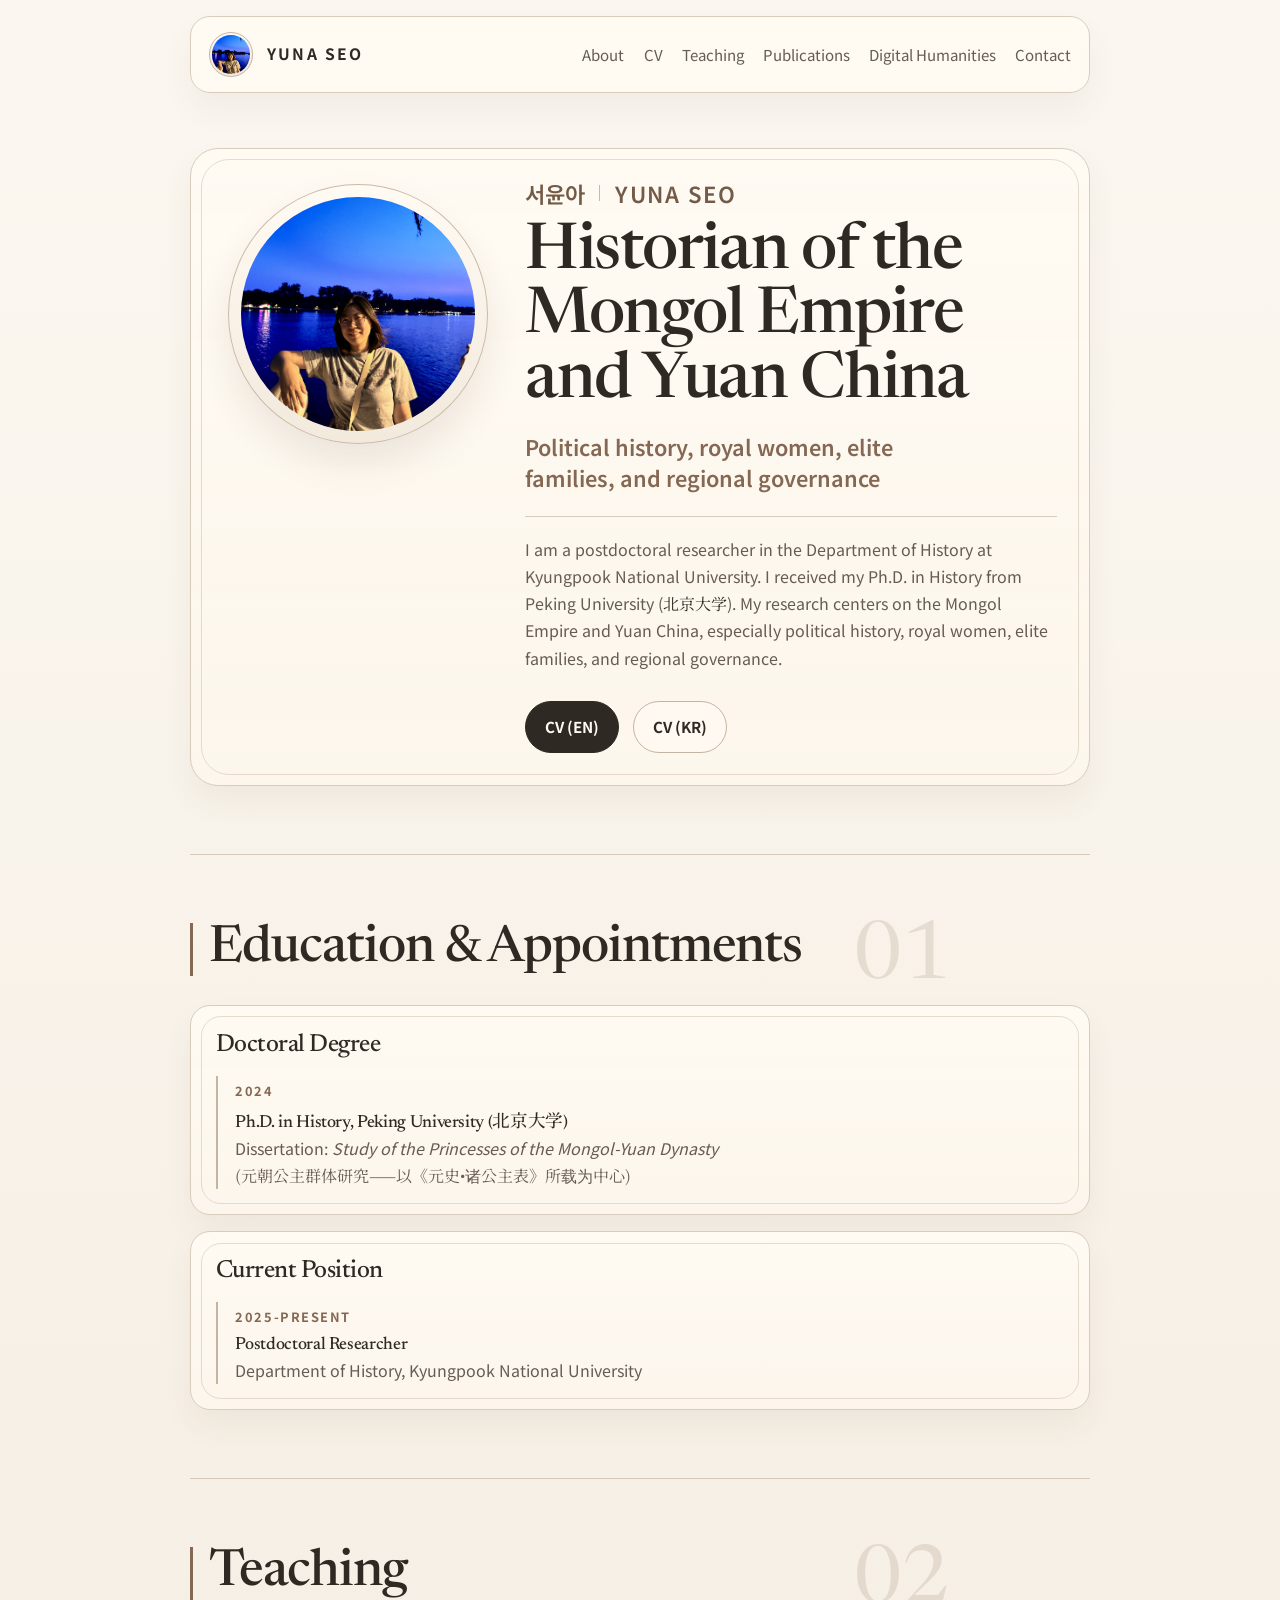
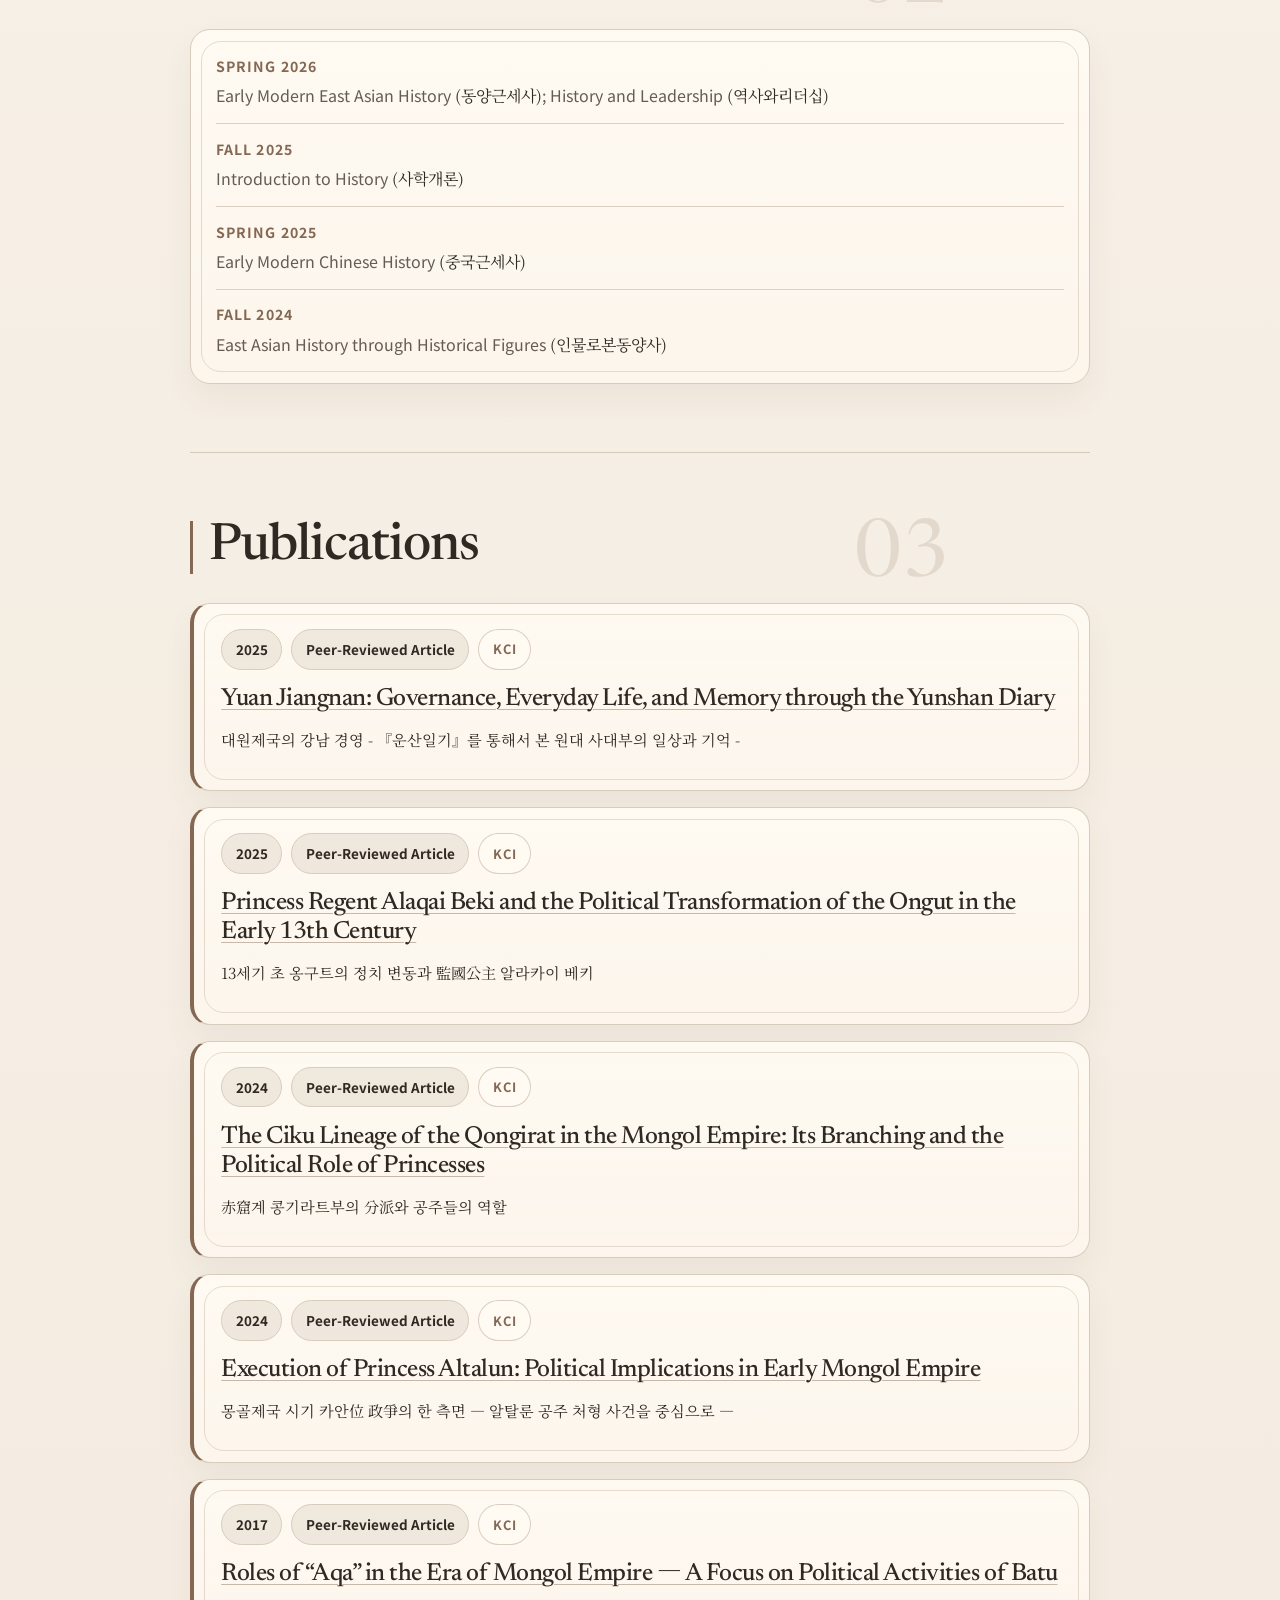
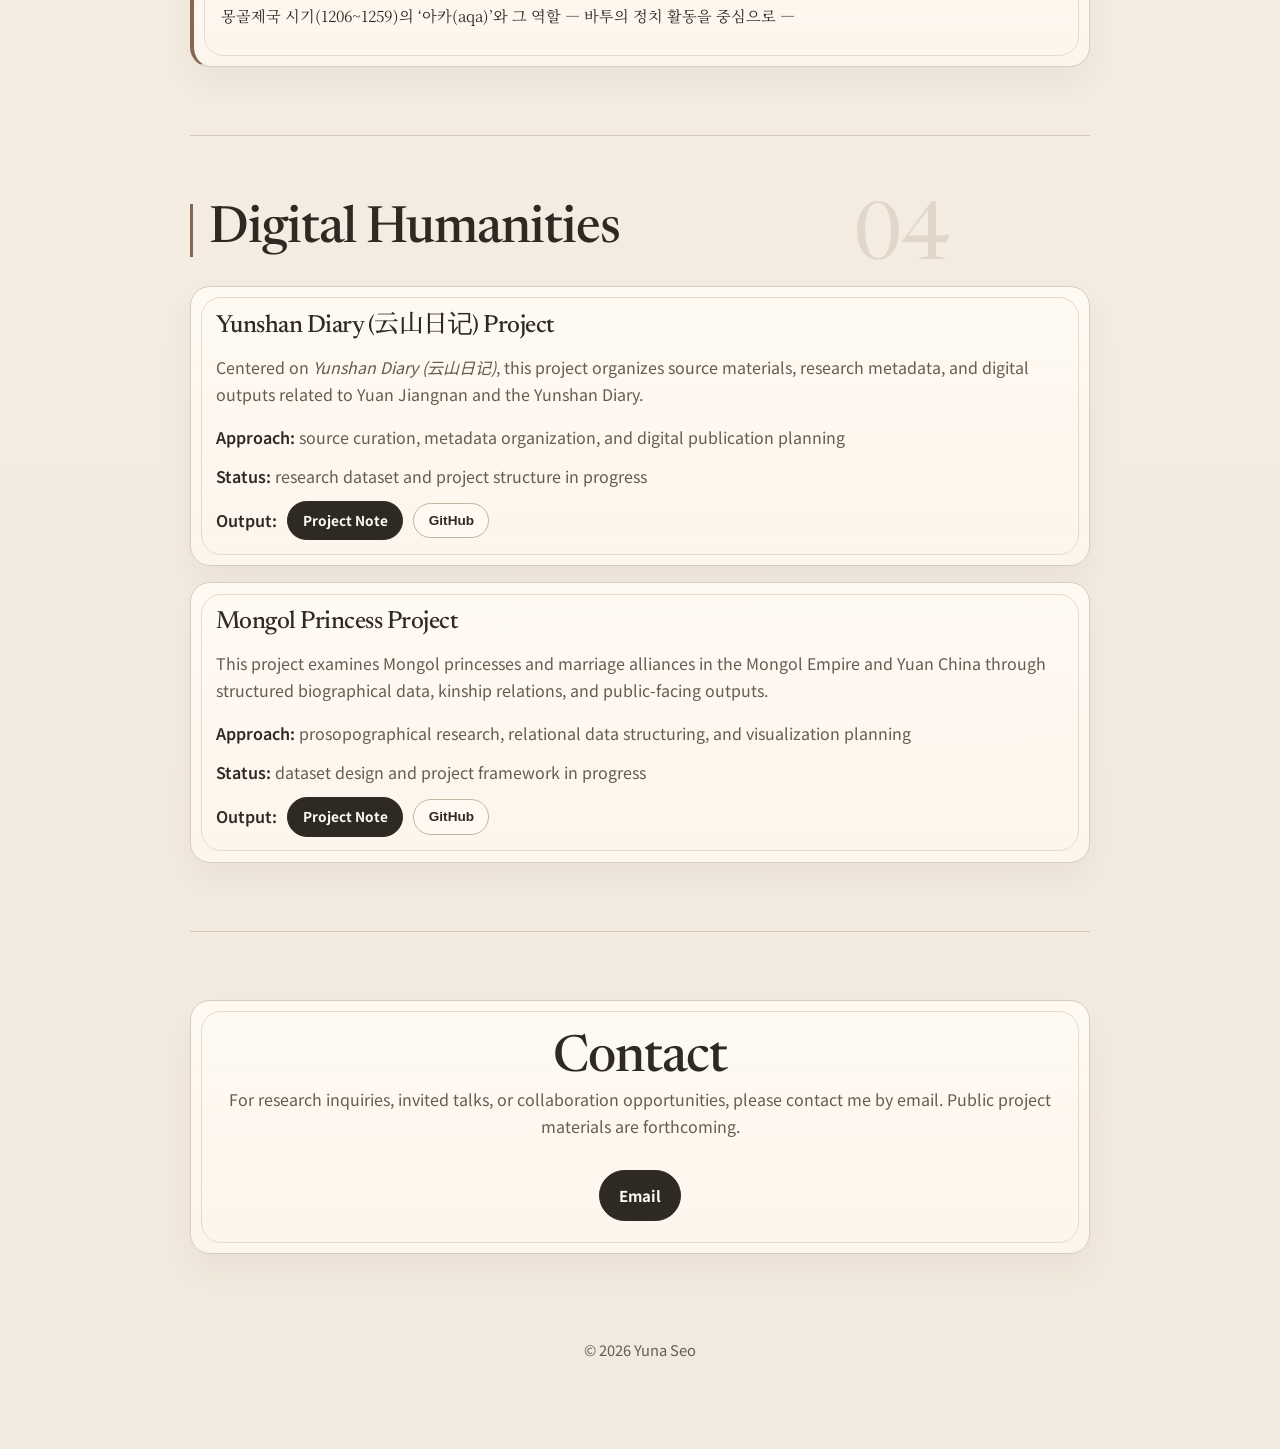
==== commit 4edc8397: "Add blank project note pages" ====
--- a/index.html
+++ b/index.html
@@ -49,7 +49,7 @@
         "url": "https://yunaseo.com/",
         "name": "Yuna Seo",
         "description": "Academic profile of Yuna Seo, historian of the Mongol Empire and Yuan China.",
-        "dateModified": "2026-03-18",
+        "dateModified": "2026-03-17",
         "mainEntity": {
           "@type": "Person",
           "@id": "https://yunaseo.com/#person",
@@ -439,7 +439,7 @@
                     class="button button-primary project-link-button"
                     href="notes/yunshan-diary.html"
                   >
-                    Project Notes
+                    Project Note
                   </a>
                   <button
                     class="button button-secondary project-link-button coming-soon-button"
@@ -476,7 +476,7 @@
                     class="button button-primary project-link-button"
                     href="notes/mongol-princess.html"
                   >
-                    Project Notes
+                    Project Note
                   </a>
                   <button
                     class="button button-secondary project-link-button coming-soon-button"
--- a/styles.css
+++ b/styles.css
@@ -716,51 +716,27 @@
   margin-top: 1.85rem;
 }
 
-.note-hero {
-  padding-top: 3rem;
-}
-
-.note-hero-card {
-  padding: 2rem;
-}
-
-.note-meta {
-  gap: 0.7rem;
-  margin-top: 1.35rem;
-}
-
-.note-meta li,
-.note-checklist li {
-  color: var(--muted);
-}
-
-.note-meta strong {
-  color: var(--ink);
-  font-weight: 600;
-}
-
-.note-grid {
+.note-page {
+  min-height: calc(100vh - 8rem);
   display: grid;
-  gap: 1rem;
-  grid-template-columns: repeat(2, minmax(0, 1fr));
-}
-
-.log-list {
-  display: grid;
-  gap: 1rem;
-}
-
-.log-entry {
+  align-items: center;
+  padding: 4rem 0 5rem;
+}
+
+.note-shell {
   position: relative;
   overflow: hidden;
-  padding: 1.4rem 1.45rem 1.35rem;
+  max-width: 720px;
+  margin: 0 auto;
+  padding: 2.2rem;
   background: linear-gradient(180deg, rgba(255, 250, 242, 0.98), rgba(252, 246, 237, 0.96));
   border: 1px solid var(--line);
-  border-radius: var(--radius-md);
+  border-radius: var(--radius-lg);
   box-shadow: var(--shadow);
-}
-
-.log-entry::before {
+  text-align: center;
+}
+
+.note-shell::before {
   content: "";
   position: absolute;
   inset: 0.65rem;
@@ -769,39 +745,24 @@
   pointer-events: none;
 }
 
-.log-date {
-  display: inline-block;
-  margin-bottom: 0.55rem;
-  color: var(--accent);
-  font-size: 0.8rem;
-  font-weight: 700;
-  letter-spacing: 0.12em;
-  text-transform: uppercase;
-}
-
-.log-entry h3 {
-  margin: 0 0 0.55rem;
-  font-size: 1.3rem;
-}
-
-.log-entry p {
+.note-shell h1 {
   margin: 0;
+  font-family: "Newsreader", "Noto Serif KR", "Noto Serif SC", serif;
+  font-size: clamp(2.2rem, 4vw, 3.4rem);
+  font-weight: 500;
+  line-height: 1.08;
+  letter-spacing: -0.02em;
+}
+
+.note-shell p {
+  margin: 1rem auto 0;
+  max-width: 36ch;
   color: var(--muted);
-}
-
-.note-checklist {
-  display: grid;
-  gap: 0.7rem;
-}
-
-.note-checklist li {
-  padding-bottom: 0.7rem;
-  border-bottom: 1px solid rgba(216, 204, 188, 0.9);
-}
-
-.note-checklist li:last-child {
-  padding-bottom: 0;
-  border-bottom: 0;
+  font-size: 1rem;
+}
+
+.note-shell .hero-actions {
+  justify-content: center;
 }
 
 .site-footer {
@@ -860,10 +821,6 @@
     gap: 1.5rem;
   }
 
-  .note-grid {
-    grid-template-columns: 1fr;
-  }
-
   .hero-photo-column {
     justify-content: center;
   }
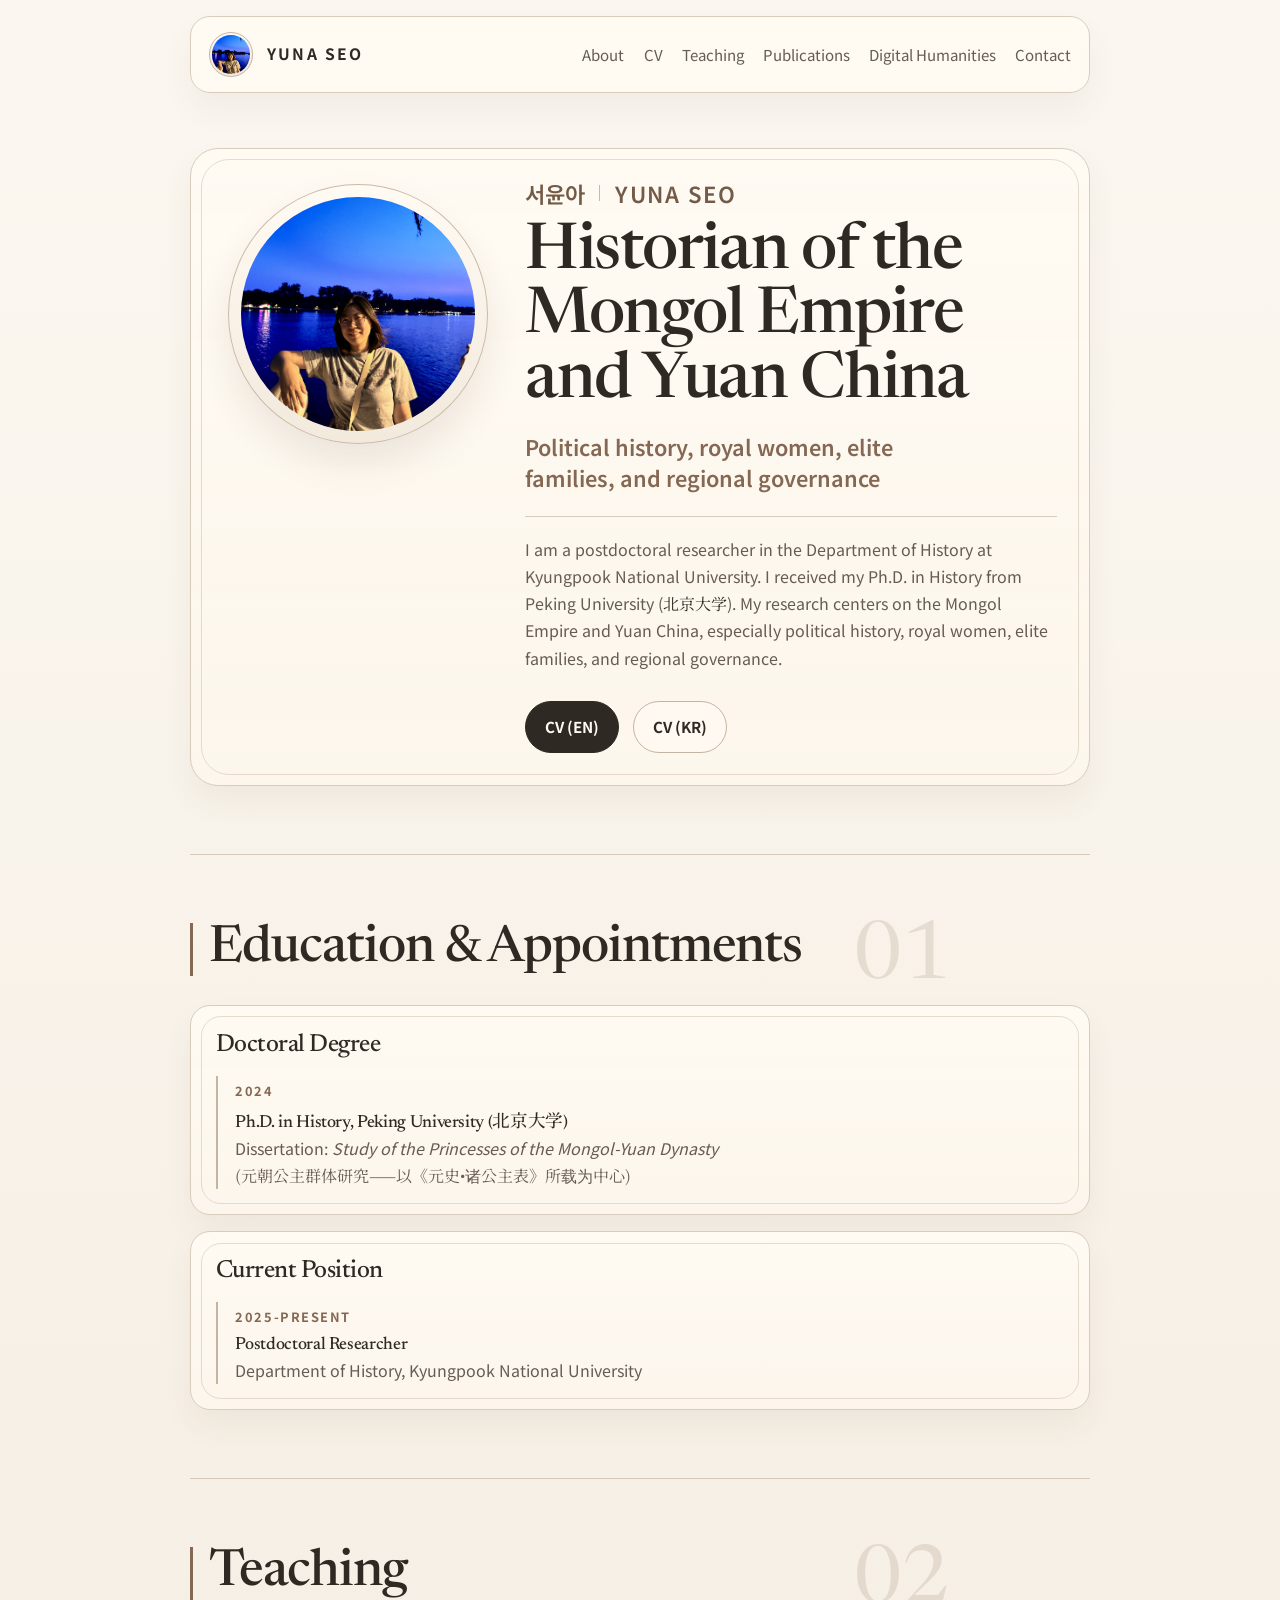
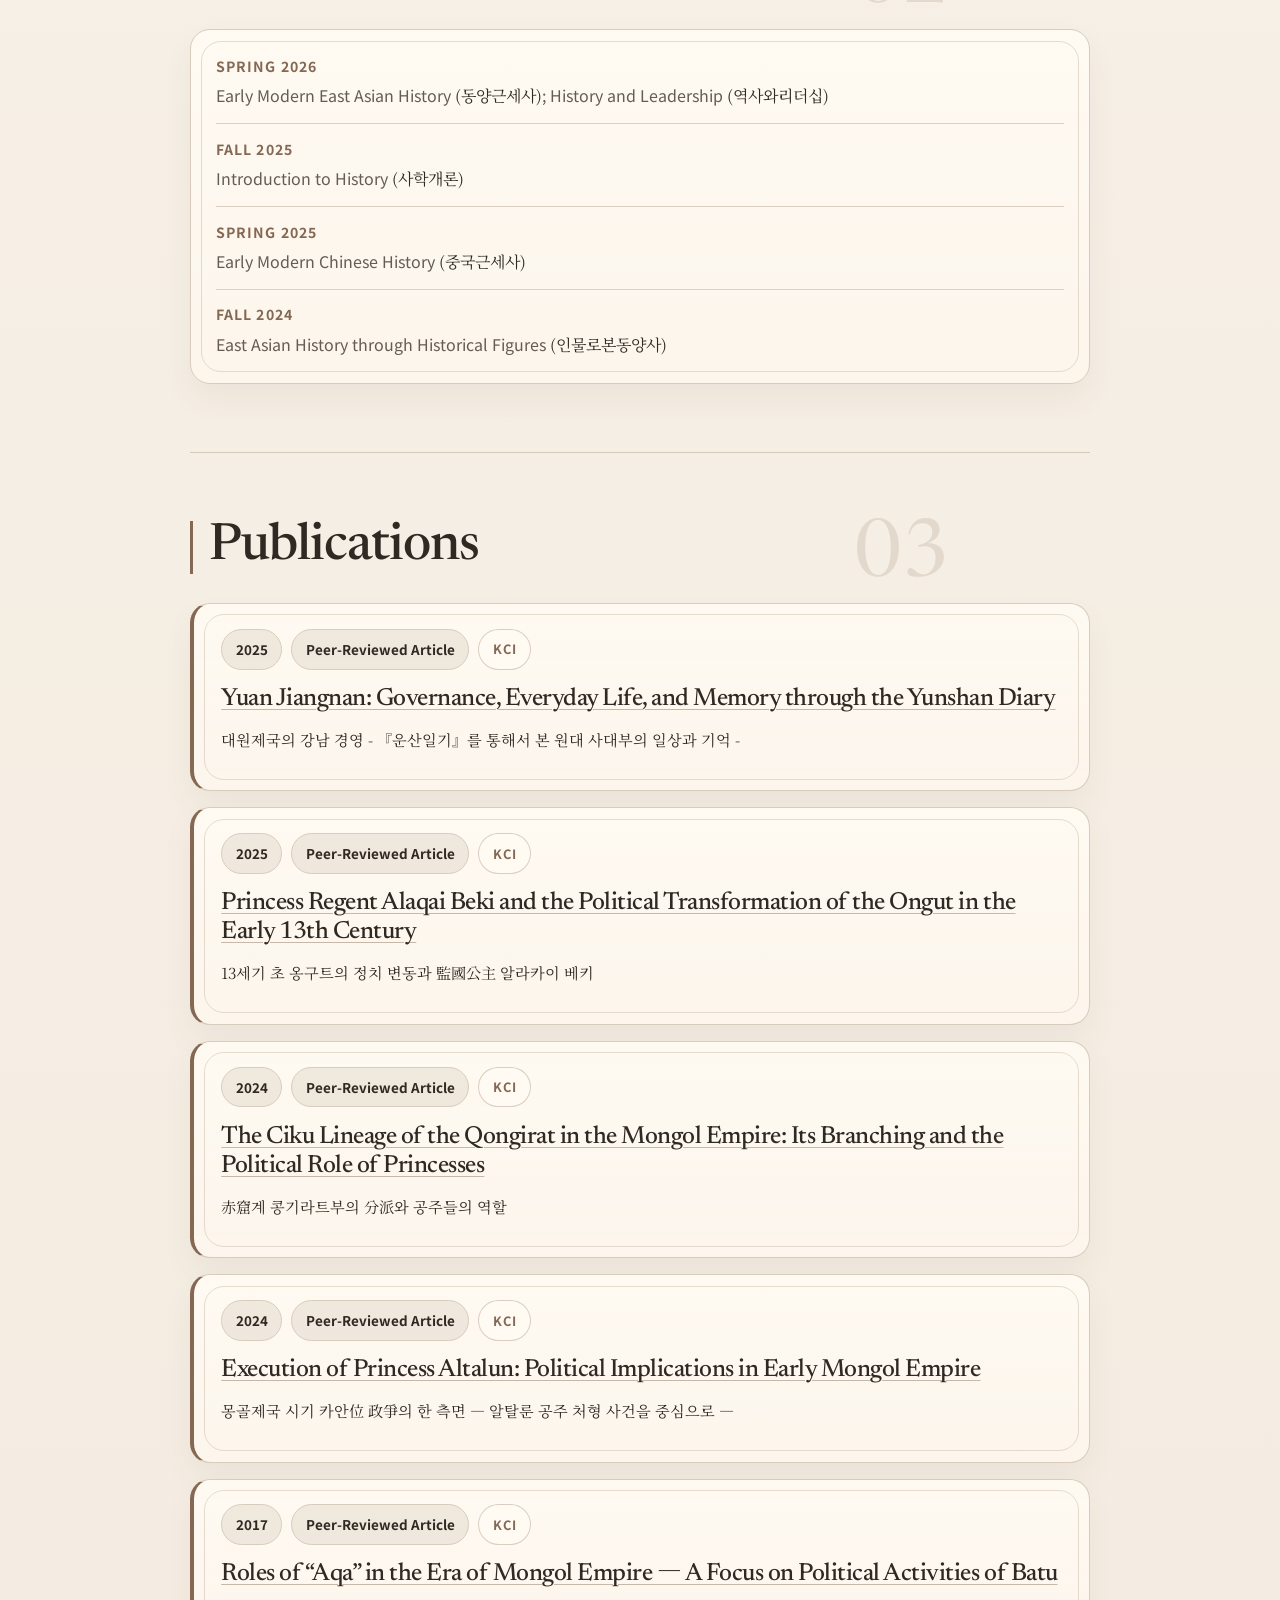
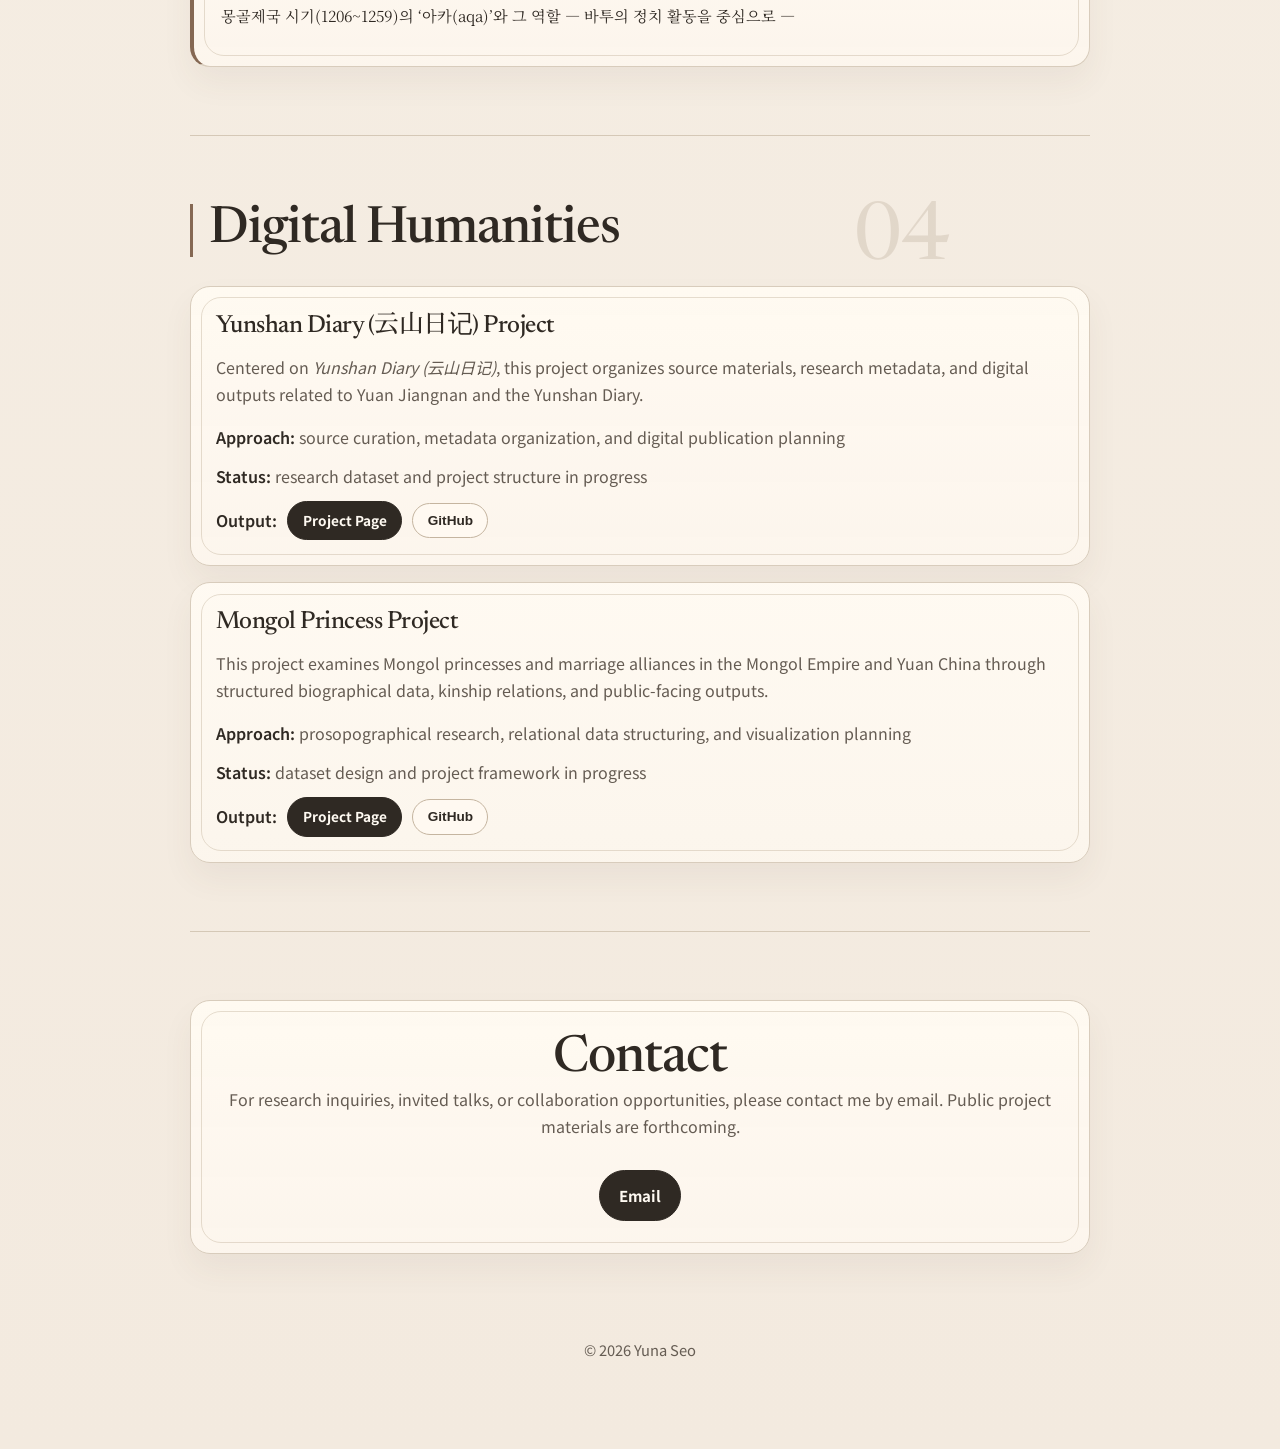
==== commit aecaba6e: "Rename project note to project page" ====
--- a/index.html
+++ b/index.html
@@ -439,7 +439,7 @@
                     class="button button-primary project-link-button"
                     href="notes/yunshan-diary.html"
                   >
-                    Project Note
+                    Project Page
                   </a>
                   <button
                     class="button button-secondary project-link-button coming-soon-button"
@@ -476,7 +476,7 @@
                     class="button button-primary project-link-button"
                     href="notes/mongol-princess.html"
                   >
-                    Project Note
+                    Project Page
                   </a>
                   <button
                     class="button button-secondary project-link-button coming-soon-button"
